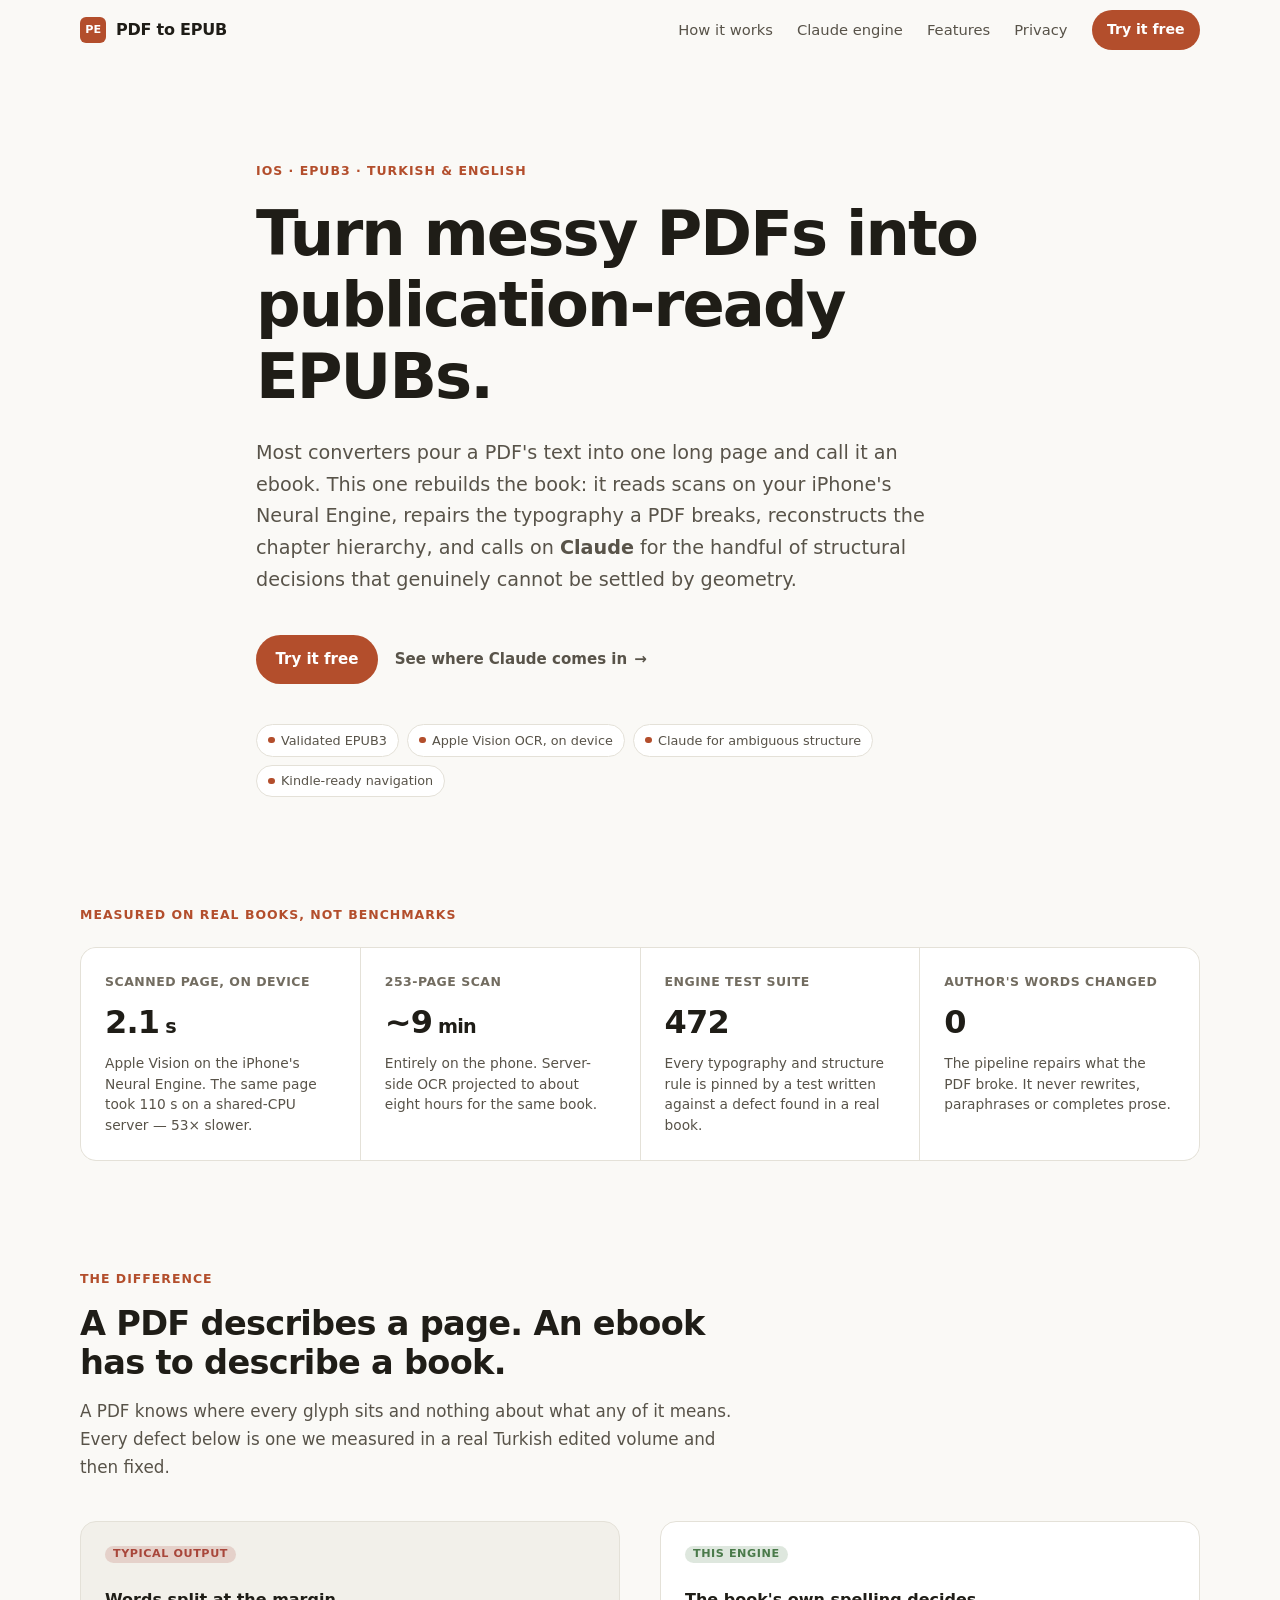
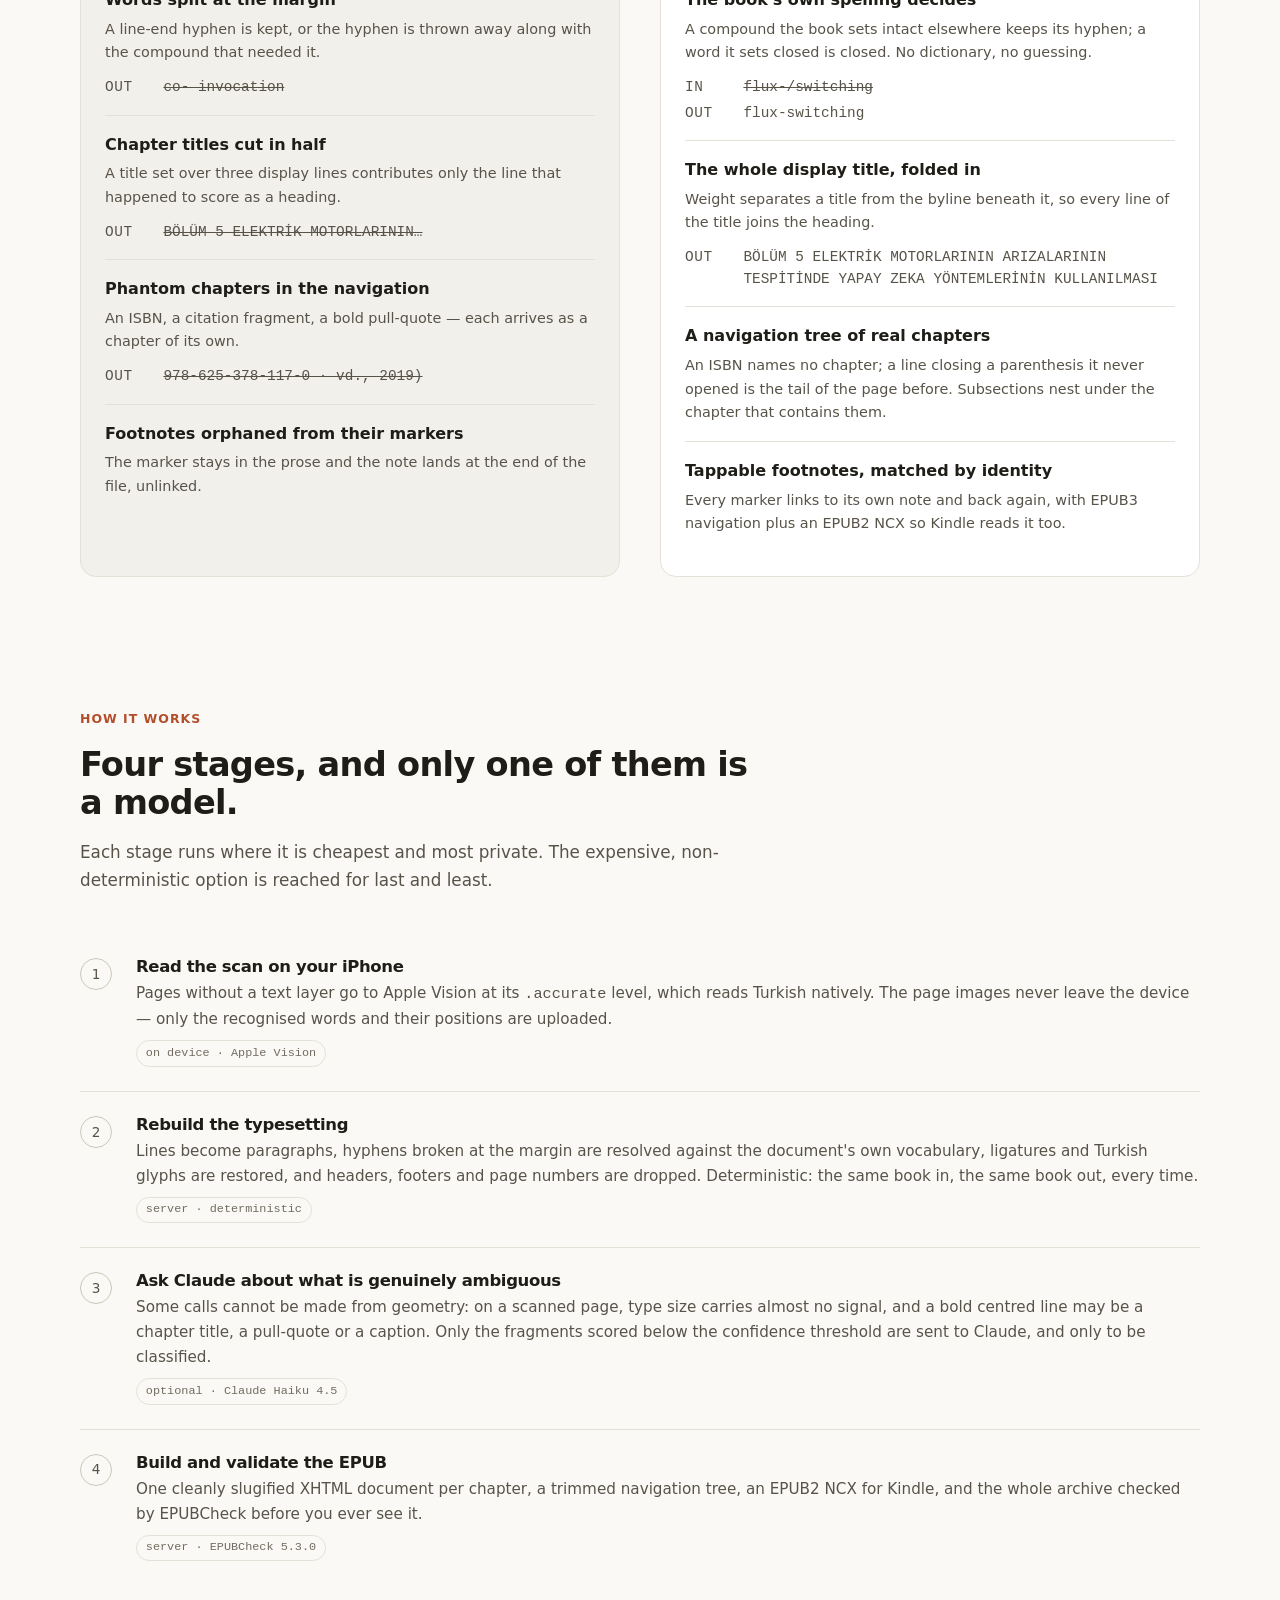
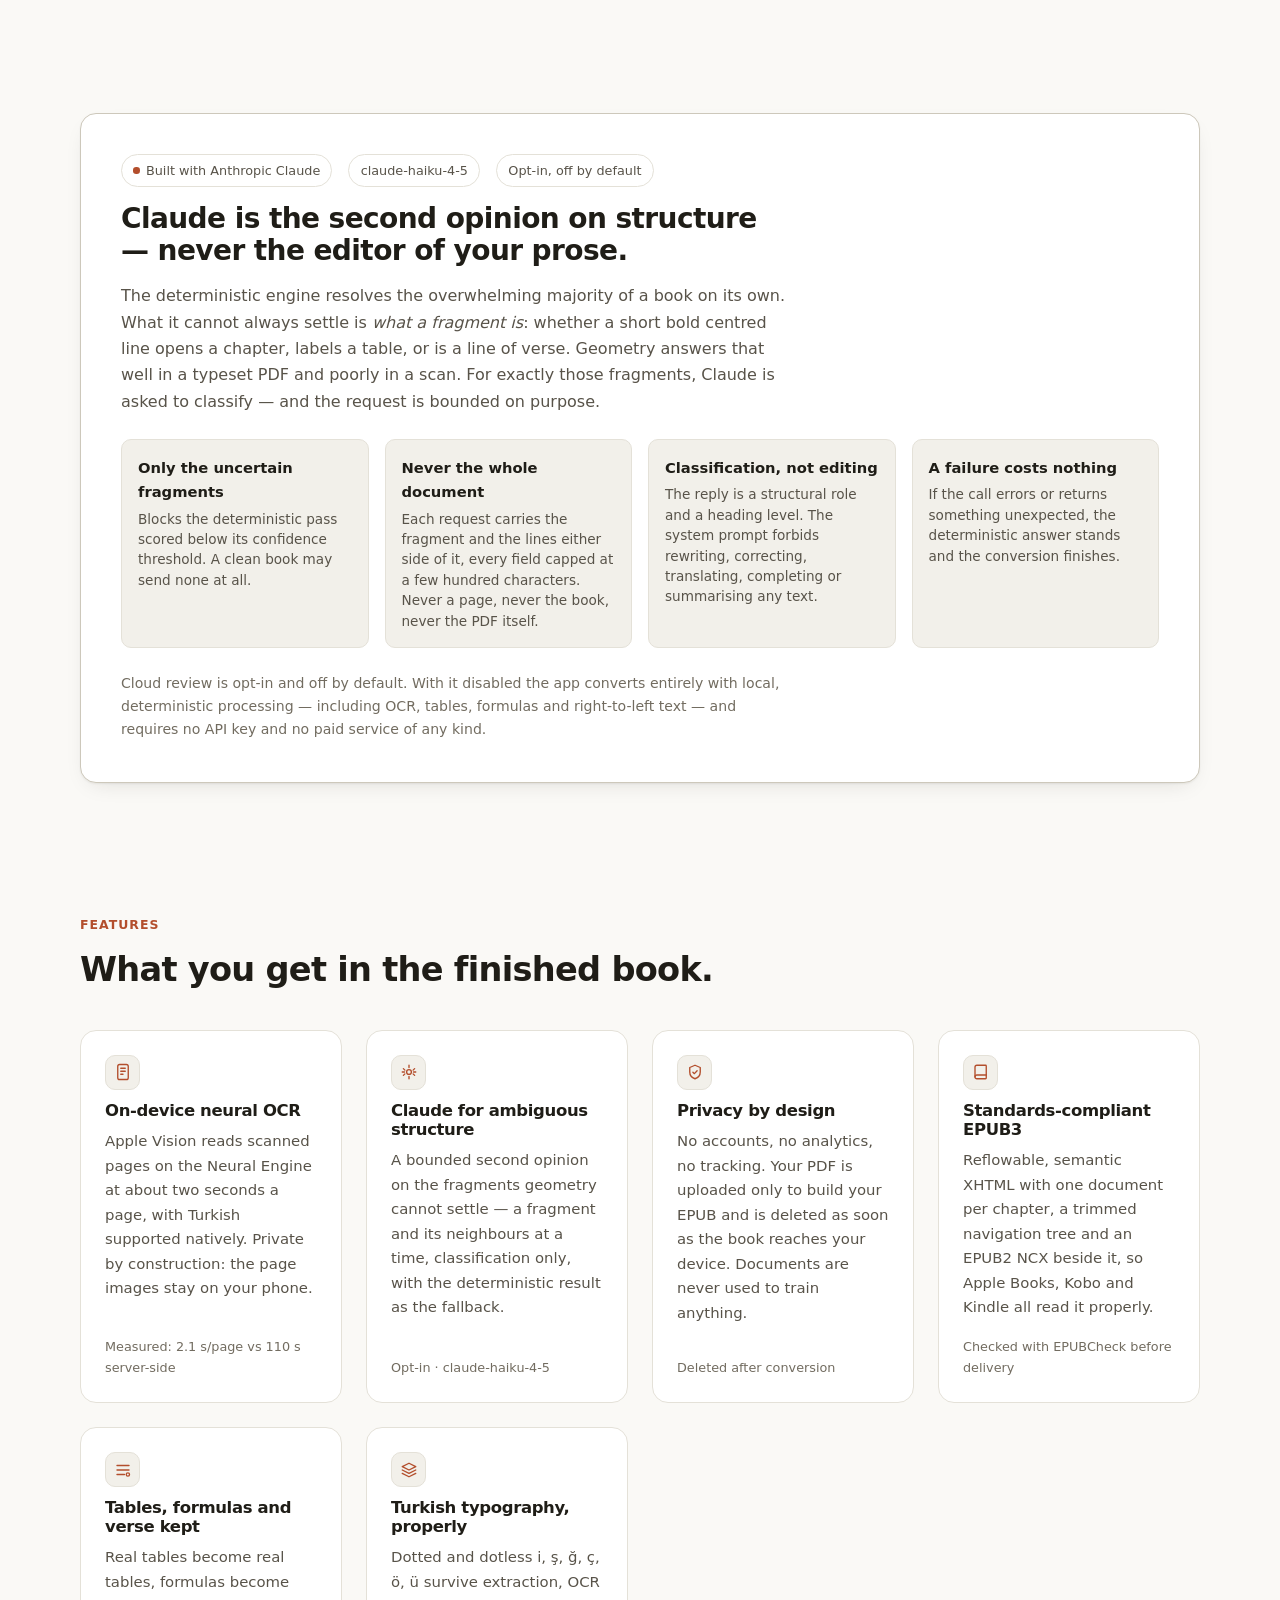
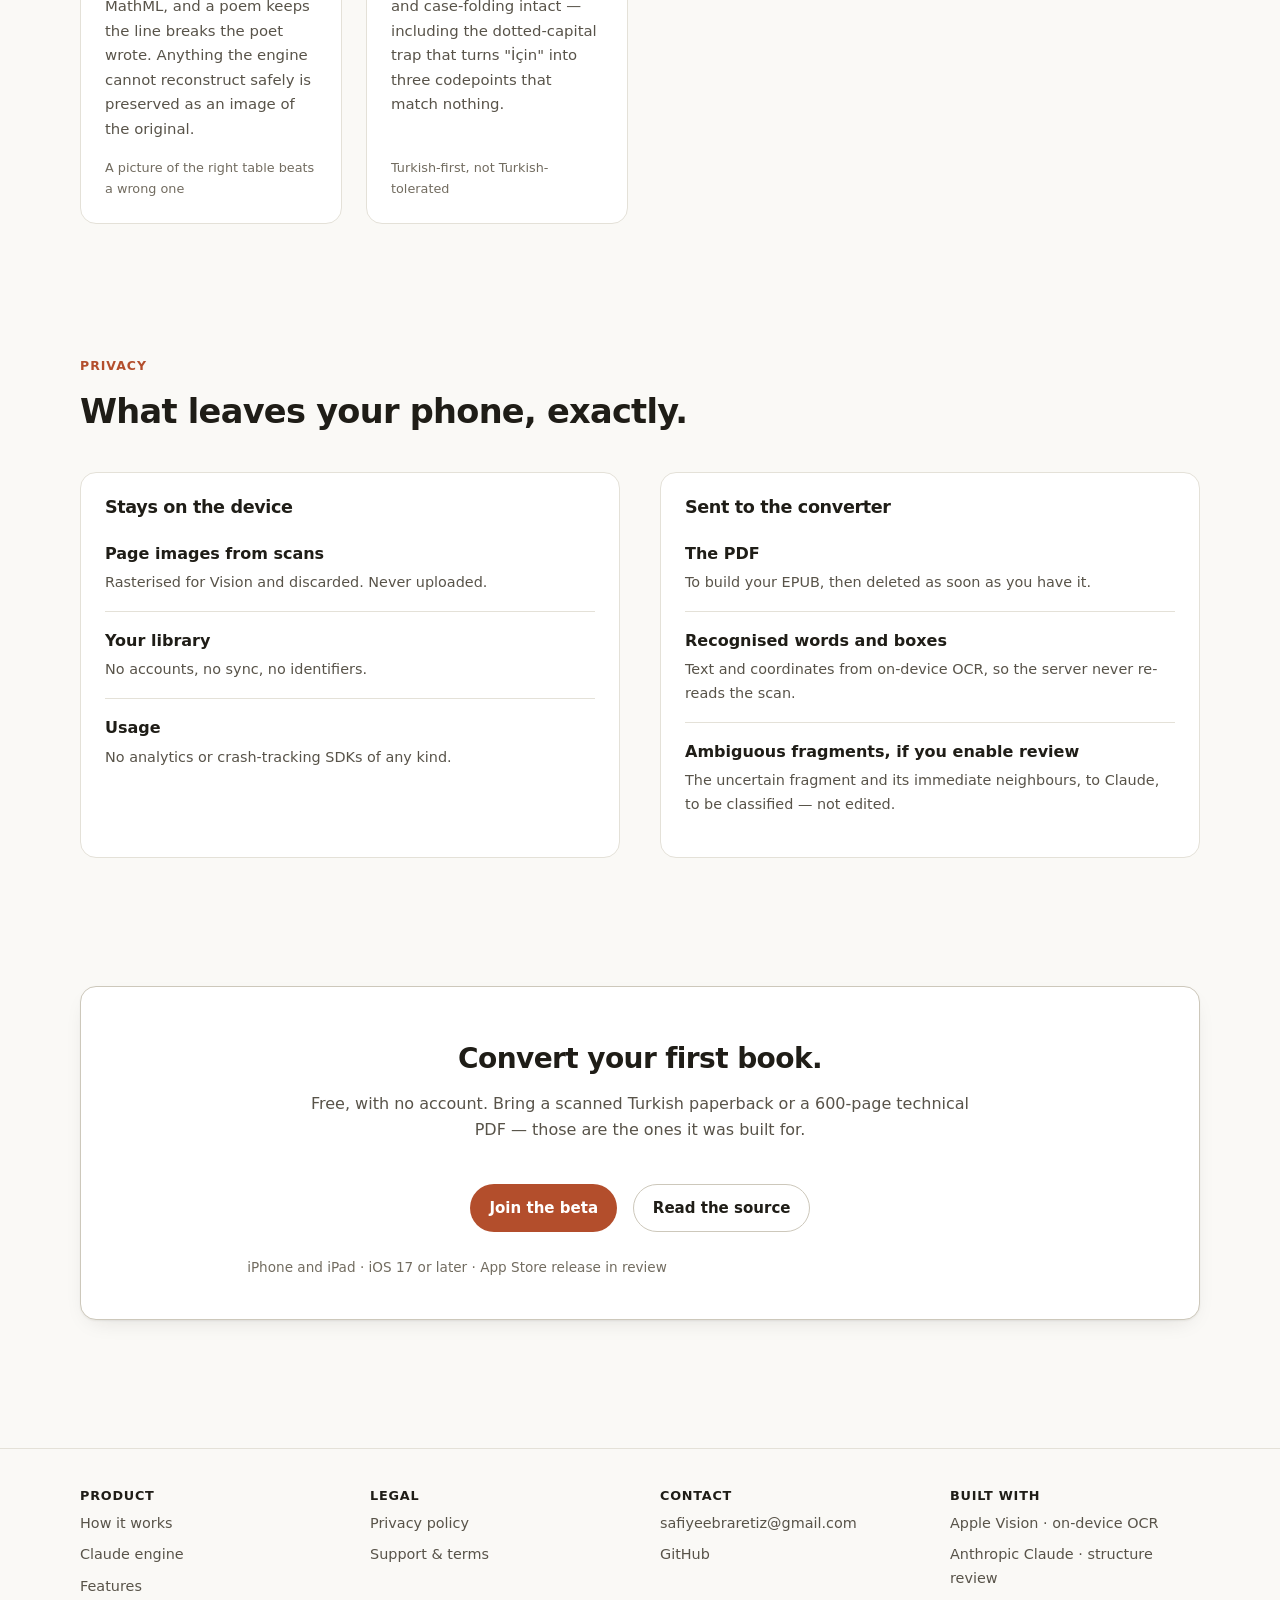
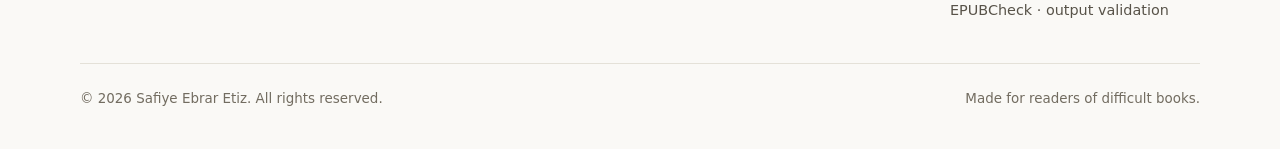
==== landing/index.html @ bb8237c5 "Add the landing page, with copy that matches what the code does Three files, no build step and no de" ====
<!doctype html>
<html lang="en">
<head>
<meta charset="utf-8">
<meta name="viewport" content="width=device-width, initial-scale=1">
<title>PDF to EPUB — Publication-ready ebooks from difficult PDFs</title>

<meta name="description" content="Turn PDF books into clean, validated EPUB3. On-device Apple Vision OCR for scans, a deterministic typesetting engine for structure, and Claude for the structural calls that are genuinely ambiguous.">
<meta name="theme-color" content="#16150f" media="(prefers-color-scheme: dark)">
<meta name="theme-color" content="#faf9f6" media="(prefers-color-scheme: light)">
<link rel="canonical" href="https://etizebrar.github.io/pdftoepub/">

<!-- OpenGraph / Twitter.
     TODO: og:image wants a real 1200x630 PNG before this page is shared;
     a missing one renders as an empty card rather than a default. -->
<meta property="og:type" content="website">
<meta property="og:site_name" content="PDF to EPUB">
<meta property="og:title" content="PDF to EPUB — Publication-ready ebooks from difficult PDFs">
<meta property="og:description" content="On-device Apple Vision OCR for scans, a deterministic typesetting engine for structure, and Claude for the structural calls that are genuinely ambiguous.">
<meta property="og:url" content="https://etizebrar.github.io/pdftoepub/">
<meta property="og:image" content="https://etizebrar.github.io/pdftoepub/og-image.png">
<meta property="og:image:width" content="1200">
<meta property="og:image:height" content="630">
<meta name="twitter:card" content="summary_large_image">

<link rel="stylesheet" href="style.css">
</head>
<body>

<a class="skip-link" href="#main">Skip to content</a>

<header class="header" id="header">
  <div class="shell header__inner">
    <a class="brand" href="#top">
      <span class="brand__mark" aria-hidden="true">PE</span>
      <span>PDF&nbsp;to&nbsp;EPUB</span>
    </a>

    <button class="nav-toggle" id="nav-toggle" type="button"
            aria-expanded="false" aria-controls="nav" aria-label="Menu">
      <span class="nav-toggle__bars" aria-hidden="true"></span>
    </button>

    <nav class="nav" id="nav" aria-label="Main">
      <ul class="nav__list">
        <li><a href="#how-it-works">How it works</a></li>
        <li><a href="#claude">Claude engine</a></li>
        <li><a href="#features">Features</a></li>
        <li><a href="#privacy">Privacy</a></li>
        <li class="nav__cta">
          <a class="btn btn--primary btn--sm" href="#get">Try it free</a>
        </li>
      </ul>
    </nav>

    <a class="btn btn--primary btn--sm header__cta--desktop" href="#get">Try it free</a>
  </div>
</header>

<main id="main">
  <span id="top"></span>

  <!-- ============================ hero ============================ -->
  <section class="hero">
    <div class="shell hero__inner">
      <span class="eyebrow">iOS&nbsp;· EPUB3 · Turkish &amp; English</span>
      <h1>Turn messy PDFs into publication-ready EPUBs.</h1>
      <p class="hero__lede">
        Most converters pour a PDF's text into one long page and call it an
        ebook. This one rebuilds the book: it reads scans on your iPhone's
        Neural Engine, repairs the typography a PDF breaks, reconstructs the
        chapter hierarchy, and calls on <strong>Claude</strong> for the handful
        of structural decisions that genuinely cannot be settled by geometry.
      </p>

      <div class="hero__actions">
        <!-- TODO: swap for the App Store URL once version 1.0 is approved.
             Deliberately not labelled "Download on the App Store" yet: the
             app is in review, and a dead store link is worse than an honest
             beta link. -->
        <a class="btn btn--primary" href="#get">Try it free</a>
        <a class="btn btn--plain" href="#claude">
          See where Claude comes in
          <span aria-hidden="true">→</span>
        </a>
      </div>

      <ul class="specs">
        <li class="badge"><span class="badge__dot" aria-hidden="true"></span>Validated EPUB3</li>
        <li class="badge"><span class="badge__dot" aria-hidden="true"></span>Apple Vision OCR, on&nbsp;device</li>
        <li class="badge"><span class="badge__dot" aria-hidden="true"></span>Claude for ambiguous structure</li>
        <li class="badge"><span class="badge__dot" aria-hidden="true"></span>Kindle-ready navigation</li>
      </ul>
    </div>
  </section>

  <!-- ========================== measured ========================== -->
  <section class="section section--tight" aria-labelledby="numbers-head">
    <div class="shell">
      <h2 id="numbers-head" class="eyebrow" style="margin-bottom:var(--space-lg)">
        Measured on real books, not benchmarks
      </h2>
      <dl class="metrics">
        <div class="metric">
          <dt>Scanned page, on device</dt>
          <dd>2.1<span style="font-size:0.6em"> s</span></dd>
          <p>Apple Vision on the iPhone's Neural Engine. The same page took
             110&nbsp;s on a shared-CPU server — 53× slower.</p>
        </div>
        <div class="metric">
          <dt>253-page scan</dt>
          <dd>~9<span style="font-size:0.6em"> min</span></dd>
          <p>Entirely on the phone. Server-side OCR projected to about eight
             hours for the same book.</p>
        </div>
        <div class="metric">
          <dt>Engine test suite</dt>
          <dd>472</dd>
          <p>Every typography and structure rule is pinned by a test written
             against a defect found in a real book.</p>
        </div>
        <div class="metric">
          <dt>Author's words changed</dt>
          <dd>0</dd>
          <p>The pipeline repairs what the PDF broke. It never rewrites,
             paraphrases or completes prose.</p>
        </div>
      </dl>
    </div>
  </section>

  <!-- ====================== problem / solution ====================== -->
  <section class="section" id="problem" aria-labelledby="problem-head">
    <div class="shell">
      <div class="section-head">
        <span class="eyebrow">The difference</span>
        <h2 id="problem-head">A PDF describes a page. An ebook has to describe a book.</h2>
        <p>
          A PDF knows where every glyph sits and nothing about what any of it
          means. Every defect below is one we measured in a real Turkish
          edited volume and then fixed.
        </p>
      </div>

      <div class="split">
        <article class="panel panel--problem">
          <h3><span class="panel__tag">Typical output</span></h3>
          <ul class="defects">
            <li>
              <b>Words split at the margin</b>
              <span>A line-end hyphen is kept, or the hyphen is thrown away
                    along with the compound that needed it.</span>
              <div class="repair">
                <div class="repair__row"><span class="repair__label">out</span><span class="repair__was">co- invocation</span></div>
              </div>
            </li>
            <li>
              <b>Chapter titles cut in half</b>
              <span>A title set over three display lines contributes only the
                    line that happened to score as a heading.</span>
              <div class="repair">
                <div class="repair__row"><span class="repair__label">out</span><span class="repair__was">BÖLÜM 5 ELEKTRİK MOTORLARININ…</span></div>
              </div>
            </li>
            <li>
              <b>Phantom chapters in the navigation</b>
              <span>An ISBN, a citation fragment, a bold pull-quote — each
                    arrives as a chapter of its own.</span>
              <div class="repair">
                <div class="repair__row"><span class="repair__label">out</span><span class="repair__was">978-625-378-117-0 · vd., 2019)</span></div>
              </div>
            </li>
            <li>
              <b>Footnotes orphaned from their markers</b>
              <span>The marker stays in the prose and the note lands at the
                    end of the file, unlinked.</span>
            </li>
          </ul>
        </article>

        <article class="panel panel--solution">
          <h3><span class="panel__tag">This engine</span></h3>
          <ul class="defects">
            <li>
              <b>The book's own spelling decides</b>
              <span>A compound the book sets intact elsewhere keeps its
                    hyphen; a word it sets closed is closed. No dictionary,
                    no guessing.</span>
              <div class="repair">
                <div class="repair__row"><span class="repair__label">in</span><span class="repair__was">flux-/switching</span></div>
                <div class="repair__row"><span class="repair__label">out</span><span class="repair__now">flux-switching</span></div>
              </div>
            </li>
            <li>
              <b>The whole display title, folded in</b>
              <span>Weight separates a title from the byline beneath it, so
                    every line of the title joins the heading.</span>
              <div class="repair">
                <div class="repair__row"><span class="repair__label">out</span><span class="repair__now">BÖLÜM 5 ELEKTRİK MOTORLARININ ARIZALARININ TESPİTİNDE YAPAY ZEKA YÖNTEMLERİNİN KULLANILMASI</span></div>
              </div>
            </li>
            <li>
              <b>A navigation tree of real chapters</b>
              <span>An ISBN names no chapter; a line closing a parenthesis it
                    never opened is the tail of the page before. Subsections
                    nest under the chapter that contains them.</span>
            </li>
            <li>
              <b>Tappable footnotes, matched by identity</b>
              <span>Every marker links to its own note and back again, with
                    EPUB3 navigation plus an EPUB2 NCX so Kindle reads it too.</span>
            </li>
          </ul>
        </article>
      </div>
    </div>
  </section>

  <!-- ======================== how it works ======================== -->
  <section class="section" id="how-it-works" aria-labelledby="how-head">
    <div class="shell">
      <div class="section-head">
        <span class="eyebrow">How it works</span>
        <h2 id="how-head">Four stages, and only one of them is a model.</h2>
        <p>
          Each stage runs where it is cheapest and most private. The expensive,
          non-deterministic option is reached for last and least.
        </p>
      </div>

      <ol class="steps">
        <li>
          <span class="steps__num" aria-hidden="true"></span>
          <div>
            <h3>Read the scan on your iPhone</h3>
            <p>
              Pages without a text layer go to Apple Vision at its
              <code>.accurate</code> level, which reads Turkish natively. The
              page images never leave the device — only the recognised words
              and their positions are uploaded.
            </p>
            <span class="steps__where">on device · Apple Vision</span>
          </div>
        </li>
        <li>
          <span class="steps__num" aria-hidden="true"></span>
          <div>
            <h3>Rebuild the typesetting</h3>
            <p>
              Lines become paragraphs, hyphens broken at the margin are
              resolved against the document's own vocabulary, ligatures and
              Turkish glyphs are restored, and headers, footers and page
              numbers are dropped. Deterministic: the same book in, the same
              book out, every time.
            </p>
            <span class="steps__where">server · deterministic</span>
          </div>
        </li>
        <li>
          <span class="steps__num" aria-hidden="true"></span>
          <div>
            <h3>Ask Claude about what is genuinely ambiguous</h3>
            <p>
              Some calls cannot be made from geometry: on a scanned page, type
              size carries almost no signal, and a bold centred line may be a
              chapter title, a pull-quote or a caption. Only the fragments
              scored below the confidence threshold are sent to Claude, and
              only to be classified.
            </p>
            <span class="steps__where">optional · Claude Haiku 4.5</span>
          </div>
        </li>
        <li>
          <span class="steps__num" aria-hidden="true"></span>
          <div>
            <h3>Build and validate the EPUB</h3>
            <p>
              One cleanly slugified XHTML document per chapter, a trimmed
              navigation tree, an EPUB2 NCX for Kindle, and the whole archive
              checked by EPUBCheck before you ever see it.
            </p>
            <span class="steps__where">server · EPUBCheck 5.3.0</span>
          </div>
        </li>
      </ol>
    </div>
  </section>

  <!-- ========================== claude ========================== -->
  <section class="section" id="claude" aria-labelledby="claude-head">
    <div class="shell">
      <div class="callout">
        <div class="callout__top">
          <span class="badge">
            <span class="badge__dot" aria-hidden="true"></span>
            Built with Anthropic Claude
          </span>
          <span class="badge">claude-haiku-4-5</span>
          <span class="badge">Opt-in, off by default</span>
        </div>

        <h2 id="claude-head">
          Claude is the second opinion on structure — never the editor of your prose.
        </h2>

        <p>
          The deterministic engine resolves the overwhelming majority of a book
          on its own. What it cannot always settle is <em>what a fragment is</em>:
          whether a short bold centred line opens a chapter, labels a table, or
          is a line of verse. Geometry answers that well in a typeset PDF and
          poorly in a scan. For exactly those fragments, Claude is asked to
          classify — and the request is bounded on purpose.
        </p>

        <ul class="bounds">
          <li class="bound">
            <b>Only the uncertain fragments</b>
            <span>Blocks the deterministic pass scored below its confidence
                  threshold. A clean book may send none at all.</span>
          </li>
          <li class="bound">
            <b>Never the whole document</b>
            <span>Each request carries the fragment and the lines either
                  side of it, every field capped at a few hundred characters.
                  Never a page, never the book, never the PDF itself.</span>
          </li>
          <li class="bound">
            <b>Classification, not editing</b>
            <span>The reply is a structural role and a heading level. The
                  system prompt forbids rewriting, correcting, translating,
                  completing or summarising any text.</span>
          </li>
          <li class="bound">
            <b>A failure costs nothing</b>
            <span>If the call errors or returns something unexpected, the
                  deterministic answer stands and the conversion finishes.</span>
          </li>
        </ul>

        <p style="margin-top:var(--space-lg);color:var(--ink-faint);font-size:0.88rem">
          Cloud review is opt-in and off by default. With it disabled the app
          converts entirely with local, deterministic processing — including
          OCR, tables, formulas and right-to-left text — and requires no API
          key and no paid service of any kind.
        </p>
      </div>
    </div>
  </section>

  <!-- ========================= features ========================= -->
  <section class="section" id="features" aria-labelledby="features-head">
    <div class="shell">
      <div class="section-head">
        <span class="eyebrow">Features</span>
        <h2 id="features-head">What you get in the finished book.</h2>
      </div>

      <div class="cards">
        <article class="card">
          <span class="card__icon" aria-hidden="true">
            <svg width="18" height="18" viewBox="0 0 24 24" fill="none" stroke="currentColor" stroke-width="1.8" stroke-linecap="round" stroke-linejoin="round"><rect x="5" y="2" width="14" height="20" rx="2.5"/><path d="M9 7h6M9 11h6M9 15h3"/></svg>
          </span>
          <h3>On-device neural OCR</h3>
          <p>
            Apple Vision reads scanned pages on the Neural Engine at about two
            seconds a page, with Turkish supported natively. Private by
            construction: the page images stay on your phone.
          </p>
          <span class="card__note">Measured: 2.1 s/page vs 110 s server-side</span>
        </article>

        <article class="card">
          <span class="card__icon" aria-hidden="true">
            <svg width="18" height="18" viewBox="0 0 24 24" fill="none" stroke="currentColor" stroke-width="1.8" stroke-linecap="round" stroke-linejoin="round"><path d="M12 3v3M12 18v3M4.5 7.5l2 2M17.5 14.5l2 2M3 12h3M18 12h3M4.5 16.5l2-2M17.5 9.5l2-2"/><circle cx="12" cy="12" r="3.2"/></svg>
          </span>
          <h3>Claude for ambiguous structure</h3>
          <p>
            A bounded second opinion on the fragments geometry cannot settle —
            a fragment and its neighbours at a time, classification only, with
            the deterministic result as the fallback.
          </p>
          <span class="card__note">Opt-in · claude-haiku-4-5</span>
        </article>

        <article class="card">
          <span class="card__icon" aria-hidden="true">
            <svg width="18" height="18" viewBox="0 0 24 24" fill="none" stroke="currentColor" stroke-width="1.8" stroke-linecap="round" stroke-linejoin="round"><path d="M12 3l7 3v6c0 4.2-2.9 7.6-7 9-4.1-1.4-7-4.8-7-9V6l7-3z"/><path d="M9.2 12.2l2 2 3.6-3.8"/></svg>
          </span>
          <h3>Privacy by design</h3>
          <p>
            No accounts, no analytics, no tracking. Your PDF is uploaded only
            to build your EPUB and is deleted as soon as the book reaches your
            device. Documents are never used to train anything.
          </p>
          <span class="card__note">Deleted after conversion</span>
        </article>

        <article class="card">
          <span class="card__icon" aria-hidden="true">
            <svg width="18" height="18" viewBox="0 0 24 24" fill="none" stroke="currentColor" stroke-width="1.8" stroke-linecap="round" stroke-linejoin="round"><path d="M4 5.5A2.5 2.5 0 016.5 3H18a1 1 0 011 1v16a1 1 0 01-1 1H6.5A2.5 2.5 0 014 18.5v-13z"/><path d="M4 18.5A2.5 2.5 0 016.5 16H19"/></svg>
          </span>
          <h3>Standards-compliant EPUB3</h3>
          <p>
            Reflowable, semantic XHTML with one document per chapter, a trimmed
            navigation tree and an EPUB2 NCX beside it, so Apple Books, Kobo
            and Kindle all read it properly.
          </p>
          <span class="card__note">Checked with EPUBCheck before delivery</span>
        </article>

        <article class="card">
          <span class="card__icon" aria-hidden="true">
            <svg width="18" height="18" viewBox="0 0 24 24" fill="none" stroke="currentColor" stroke-width="1.8" stroke-linecap="round" stroke-linejoin="round"><path d="M4 6h16M4 12h16M4 18h10"/><circle cx="18.5" cy="18" r="2.2"/></svg>
          </span>
          <h3>Tables, formulas and verse kept</h3>
          <p>
            Real tables become real tables, formulas become MathML, and a poem
            keeps the line breaks the poet wrote. Anything the engine cannot
            reconstruct safely is preserved as an image of the original.
          </p>
          <span class="card__note">A picture of the right table beats a wrong one</span>
        </article>

        <article class="card">
          <span class="card__icon" aria-hidden="true">
            <svg width="18" height="18" viewBox="0 0 24 24" fill="none" stroke="currentColor" stroke-width="1.8" stroke-linecap="round" stroke-linejoin="round"><path d="M3 7.5l9-4.5 9 4.5-9 4.5-9-4.5z"/><path d="M3 12l9 4.5 9-4.5M3 16.5L12 21l9-4.5"/></svg>
          </span>
          <h3>Turkish typography, properly</h3>
          <p>
            Dotted and dotless i, ş, ğ, ç, ö, ü survive extraction, OCR and
            case-folding intact — including the dotted-capital trap that turns
            "İçin" into three codepoints that match nothing.
          </p>
          <span class="card__note">Turkish-first, not Turkish-tolerated</span>
        </article>
      </div>
    </div>
  </section>

  <!-- ========================== privacy ========================== -->
  <section class="section" id="privacy" aria-labelledby="privacy-head">
    <div class="shell">
      <div class="section-head">
        <span class="eyebrow">Privacy</span>
        <h2 id="privacy-head">What leaves your phone, exactly.</h2>
      </div>
      <div class="split">
        <article class="panel">
          <h3>Stays on the device</h3>
          <ul class="defects">
            <li><b>Page images from scans</b><span>Rasterised for Vision and discarded. Never uploaded.</span></li>
            <li><b>Your library</b><span>No accounts, no sync, no identifiers.</span></li>
            <li><b>Usage</b><span>No analytics or crash-tracking SDKs of any kind.</span></li>
          </ul>
        </article>
        <article class="panel">
          <h3>Sent to the converter</h3>
          <ul class="defects">
            <li><b>The PDF</b><span>To build your EPUB, then deleted as soon as you have it.</span></li>
            <li><b>Recognised words and boxes</b><span>Text and coordinates from on-device OCR, so the server never re-reads the scan.</span></li>
            <li><b>Ambiguous fragments, if you enable review</b><span>The uncertain fragment and its immediate neighbours, to Claude, to be classified — not edited.</span></li>
          </ul>
        </article>
      </div>
    </div>
  </section>

  <!-- ============================ cta ============================ -->
  <section class="section" id="get" aria-labelledby="get-head">
    <div class="shell">
      <div class="callout" style="text-align:center">
        <h2 id="get-head" style="margin-inline:auto">Convert your first book.</h2>
        <p style="margin-inline:auto">
          Free, with no account. Bring a scanned Turkish paperback or a
          600-page technical PDF — those are the ones it was built for.
        </p>
        <div class="hero__actions" style="justify-content:center">
          <!-- TODO: replace both with real URLs.
               App Store: version 1.0 is in review; link it once approved.
               TestFlight: paste the public beta link. -->
          <a class="btn btn--primary" href="#" data-cta="testflight">Join the beta</a>
          <a class="btn btn--ghost" href="https://github.com/etizEbrar/pdftoepub">Read the source</a>
        </div>
        <p style="margin-top:var(--space-lg);color:var(--ink-faint);font-size:0.85rem">
          iPhone and iPad · iOS 17 or later · App Store release in review
        </p>
      </div>
    </div>
  </section>
</main>

<footer class="footer">
  <div class="shell">
    <div class="footer__cols">
      <div>
        <h3>Product</h3>
        <ul>
          <li><a href="#how-it-works">How it works</a></li>
          <li><a href="#claude">Claude engine</a></li>
          <li><a href="#features">Features</a></li>
        </ul>
      </div>
      <div>
        <h3>Legal</h3>
        <ul>
          <li><a href="../site/privacy.html">Privacy policy</a></li>
          <li><a href="../site/support.html">Support &amp; terms</a></li>
        </ul>
      </div>
      <div>
        <h3>Contact</h3>
        <ul>
          <li><a href="mailto:safiyeebraretiz@gmail.com">safiyeebraretiz@gmail.com</a></li>
          <li><a href="https://github.com/etizEbrar/pdftoepub">GitHub</a></li>
        </ul>
      </div>
      <div>
        <h3>Built with</h3>
        <ul>
          <li>Apple Vision · on-device OCR</li>
          <li>Anthropic Claude · structure review</li>
          <li>EPUBCheck · output validation</li>
        </ul>
      </div>
    </div>

    <div class="footer__base">
      <span>© <span id="year">2026</span> Safiye Ebrar Etiz. All rights reserved.</span>
      <span>Made for readers of difficult books.</span>
    </div>
  </div>
</footer>

<script src="main.js" defer></script>
</body>
</html>
---- landing/style.css ----
/* PDF to EPUB — landing page
 *
 * Dark-first with a real light theme, because the page is read on a phone in
 * daylight as often as on a laptop at night. Everything is a token: the
 * palette, the spacing ramp and the type scale, so a change happens in one
 * place rather than in forty declarations.
 */

:root {
  /* Warm neutrals rather than blue-greys: the page sits beside Anthropic's
   * own material and a cold palette reads as generic developer-tool. */
  --ink: #f5f3ef;
  --ink-dim: #b4ada2;
  --ink-faint: #8c857b;
  --bg: #16150f;
  --bg-raised: #1e1d16;
  --bg-sunken: #100f0a;
  --line: #2e2c23;
  --line-strong: #413e32;

  --accent: #d97757;
  --accent-ink: #1a1710;
  --accent-dim: #a85a3f;

  --good: #7fa87f;
  --bad: #c06b5c;

  /* A 4px ramp. Named by role, so markup says what it means. */
  --space-xs: 0.25rem;
  --space-sm: 0.5rem;
  --space-md: 1rem;
  --space-lg: 1.5rem;
  --space-xl: 2.5rem;
  --space-2xl: 4rem;
  --space-3xl: 6rem;

  --radius-sm: 6px;
  --radius-md: 10px;
  --radius-lg: 16px;
  --radius-pill: 999px;

  --measure: 42rem;      /* comfortable reading width */
  --page: 72rem;         /* outer layout width */

  --font: -apple-system, BlinkMacSystemFont, "SF Pro Text", "Inter",
    "Segoe UI", Roboto, system-ui, sans-serif;
  --font-mono: ui-monospace, "SF Mono", "JetBrains Mono", Menlo, monospace;

  --shadow: 0 1px 2px rgb(0 0 0 / 0.3), 0 8px 24px -12px rgb(0 0 0 / 0.5);
  --header-height: 3.75rem;
}

/* The light theme is a redefinition of the same tokens, so no rule below
 * this point needs to know which theme is active. */
@media (prefers-color-scheme: light) {
  :root:not([data-theme="dark"]) {
    --ink: #1f1d17;
    --ink-dim: #585349;
    --ink-faint: #726c60;
    --bg: #faf9f6;
    --bg-raised: #ffffff;
    --bg-sunken: #f2f0ea;
    --line: #e4e1d8;
    --line-strong: #cdc8bb;
    --accent: #b34e2c;
    --accent-ink: #ffffff;
    --accent-dim: #9c4729;
    --good: #4a7a4a;
    --bad: #a8463a;
    --shadow: 0 1px 2px rgb(31 29 23 / 0.06), 0 8px 24px -12px rgb(31 29 23 / 0.18);
  }
}

:root[data-theme="light"] {
  --ink: #1f1d17;
  --ink-dim: #585349;
  --ink-faint: #726c60;
  --bg: #faf9f6;
  --bg-raised: #ffffff;
  --bg-sunken: #f2f0ea;
  --line: #e4e1d8;
  --line-strong: #cdc8bb;
  --accent: #b34e2c;
  --accent-ink: #ffffff;
  --accent-dim: #9c4729;
  --good: #4a7a4a;
  --bad: #a8463a;
  --shadow: 0 1px 2px rgb(31 29 23 / 0.06), 0 8px 24px -12px rgb(31 29 23 / 0.18);
}

/* The two faint tokens and the light accent are set to the lightest/darkest
 * value that still clears WCAG AA 4.5:1 against every surface they are used
 * on, because all three carry small text: metric labels at 0.78rem, the
 * pipeline's stage tags at 0.74rem, card footnotes at 0.8rem. Nudging them
 * for looks breaks the contrast; the measured ratios are in the commit. */

/* --- reset ------------------------------------------------------------- */

*,
*::before,
*::after { box-sizing: border-box; }

html { -webkit-text-size-adjust: 100%; }

body {
  margin: 0;
  background: var(--bg);
  color: var(--ink);
  font-family: var(--font);
  font-size: 1rem;
  line-height: 1.65;
  -webkit-font-smoothing: antialiased;
  text-rendering: optimizeLegibility;
}

h1, h2, h3 {
  margin: 0;
  line-height: 1.15;
  letter-spacing: -0.021em;
  font-weight: 600;
}

p { margin: 0; }
img, svg { display: block; max-width: 100%; }

a {
  color: var(--ink);
  text-decoration-color: var(--line-strong);
  text-underline-offset: 0.2em;
}
a:hover { text-decoration-color: var(--accent); }

:focus-visible {
  outline: 2px solid var(--accent);
  outline-offset: 3px;
  border-radius: var(--radius-sm);
}

@media (prefers-reduced-motion: reduce) {
  * { animation-duration: 0.01ms !important; transition-duration: 0.01ms !important; }
  html { scroll-behavior: auto !important; }
}

/* --- layout ------------------------------------------------------------ */

.shell {
  width: 100%;
  max-width: var(--page);
  margin-inline: auto;
  /* 16px gutter on a phone, as a minimum, with no horizontal scroll. */
  padding-inline: var(--space-md);
}

.section { padding-block: var(--space-2xl); }
.section--tight { padding-block: var(--space-xl); }

.section-head { max-width: var(--measure); margin-bottom: var(--space-xl); }
.section-head h2 { font-size: clamp(1.5rem, 1.1rem + 1.8vw, 2.1rem); }
.section-head p {
  margin-top: var(--space-md);
  color: var(--ink-dim);
  font-size: 1.05rem;
}

.eyebrow {
  display: inline-block;
  margin-bottom: var(--space-md);
  color: var(--accent);
  font-size: 0.78rem;
  font-weight: 650;
  letter-spacing: 0.08em;
  text-transform: uppercase;
}

.skip-link {
  position: absolute;
  left: -9999px;
  top: var(--space-sm);
  z-index: 100;
  padding: var(--space-sm) var(--space-md);
  background: var(--bg-raised);
  border: 1px solid var(--line-strong);
  border-radius: var(--radius-sm);
}
.skip-link:focus { left: var(--space-md); }

/* --- header ------------------------------------------------------------ */

.header {
  position: sticky;
  top: 0;
  z-index: 50;
  background: color-mix(in srgb, var(--bg) 88%, transparent);
  backdrop-filter: saturate(160%) blur(12px);
  border-bottom: 1px solid transparent;
  transition: border-color 160ms ease, background 160ms ease;
}
/* Set by main.js once the page has scrolled, so the bar only earns its
 * edge when there is something above it to separate from. */
.header[data-scrolled="true"] { border-bottom-color: var(--line); }

.header__inner {
  display: flex;
  align-items: center;
  gap: var(--space-lg);
  height: var(--header-height);
}

.brand {
  display: inline-flex;
  align-items: center;
  gap: 0.6rem;
  font-weight: 650;
  letter-spacing: -0.015em;
  text-decoration: none;
  white-space: nowrap;
}
.brand__mark {
  width: 1.65rem;
  height: 1.65rem;
  flex: none;
  border-radius: var(--radius-sm);
  background: var(--accent);
  color: var(--accent-ink);
  display: grid;
  place-items: center;
  font-size: 0.7rem;
  font-weight: 700;
  letter-spacing: 0;
}

.nav { margin-left: auto; }
.nav__list {
  display: flex;
  align-items: center;
  gap: var(--space-lg);
  margin: 0;
  padding: 0;
  list-style: none;
}
.nav__list a {
  color: var(--ink-dim);
  font-size: 0.92rem;
  text-decoration: none;
  white-space: nowrap;
}
.nav__list a:hover { color: var(--ink); }

.nav-toggle {
  display: none;
  margin-left: auto;
  width: 2.5rem;
  height: 2.5rem;
  padding: 0;
  background: none;
  border: 1px solid var(--line);
  border-radius: var(--radius-sm);
  color: var(--ink);
  cursor: pointer;
}
.nav-toggle__bars,
.nav-toggle__bars::before,
.nav-toggle__bars::after {
  display: block;
  width: 1rem;
  height: 1.5px;
  margin-inline: auto;
  background: currentColor;
  content: "";
  transition: transform 160ms ease, opacity 160ms ease;
}
.nav-toggle__bars::before { transform: translateY(-5px); }
.nav-toggle__bars::after { transform: translateY(3.5px); }
.nav-toggle[aria-expanded="true"] .nav-toggle__bars { background: transparent; }
.nav-toggle[aria-expanded="true"] .nav-toggle__bars::before { transform: rotate(45deg) translateY(0); }
.nav-toggle[aria-expanded="true"] .nav-toggle__bars::after { transform: rotate(-45deg) translateY(-1.5px); }

/* --- buttons ----------------------------------------------------------- */

.btn {
  display: inline-flex;
  align-items: center;
  justify-content: center;
  gap: 0.45rem;
  padding: 0.68rem 1.15rem;
  border: 1px solid transparent;
  border-radius: var(--radius-pill);
  font: inherit;
  font-size: 0.94rem;
  font-weight: 560;
  text-decoration: none;
  white-space: nowrap;
  cursor: pointer;
  transition: transform 120ms ease, background 140ms ease, border-color 140ms ease;
}
.btn:active { transform: translateY(1px); }

.btn--primary { background: var(--accent); color: var(--accent-ink); }
.btn--primary:hover { background: var(--accent-dim); }

.btn--ghost {
  background: transparent;
  color: var(--ink);
  border-color: var(--line-strong);
}
.btn--ghost:hover { border-color: var(--ink-faint); }

.btn--plain {
  padding-inline: 0;
  background: none;
  color: var(--ink-dim);
}
.btn--plain:hover { color: var(--accent); }

.btn--sm { padding: 0.48rem 0.9rem; font-size: 0.88rem; }

/* --- hero -------------------------------------------------------------- */

.hero { padding-block: clamp(3rem, 1rem + 9vw, 6rem) var(--space-2xl); }
.hero__inner { max-width: 50rem; }

.hero h1 {
  font-size: clamp(2.1rem, 1.2rem + 4.6vw, 3.9rem);
  letter-spacing: -0.03em;
}
.hero__lede {
  max-width: var(--measure);
  margin-top: var(--space-lg);
  color: var(--ink-dim);
  font-size: clamp(1.03rem, 0.98rem + 0.3vw, 1.2rem);
}
.hero__actions {
  display: flex;
  flex-wrap: wrap;
  align-items: center;
  gap: var(--space-md);
  margin-top: var(--space-xl);
}

.specs {
  display: flex;
  flex-wrap: wrap;
  gap: var(--space-sm);
  margin: var(--space-xl) 0 0;
  padding: 0;
  list-style: none;
}
.badge {
  display: inline-flex;
  align-items: center;
  gap: 0.4rem;
  padding: 0.3rem 0.7rem;
  background: var(--bg-raised);
  border: 1px solid var(--line);
  border-radius: var(--radius-pill);
  color: var(--ink-dim);
  font-size: 0.8rem;
  font-weight: 500;
  white-space: nowrap;
}
.badge__dot {
  width: 0.4rem;
  height: 0.4rem;
  flex: none;
  border-radius: 50%;
  background: var(--accent);
}

/* --- measured numbers -------------------------------------------------- */

.metrics {
  display: grid;
  grid-template-columns: repeat(auto-fit, minmax(11rem, 1fr));
  gap: 1px;
  margin: 0;
  padding: 0;
  background: var(--line);
  border: 1px solid var(--line);
  border-radius: var(--radius-lg);
  overflow: hidden;
}
.metric { padding: var(--space-lg); background: var(--bg-raised); }
.metric dt {
  color: var(--ink-faint);
  font-size: 0.78rem;
  font-weight: 550;
  letter-spacing: 0.04em;
  text-transform: uppercase;
}
.metric dd {
  margin: var(--space-xs) 0 0;
  font-size: clamp(1.5rem, 1.2rem + 1.2vw, 2rem);
  font-weight: 620;
  letter-spacing: -0.025em;
  font-variant-numeric: tabular-nums;
}
.metric p {
  margin-top: var(--space-xs);
  color: var(--ink-dim);
  font-size: 0.86rem;
  line-height: 1.5;
}

/* --- problem / solution ------------------------------------------------ */

.split {
  display: grid;
  grid-template-columns: 1fr;
  gap: var(--space-lg);
}
@media (min-width: 52rem) {
  .split { grid-template-columns: 1fr 1fr; gap: var(--space-xl); }
}

.panel {
  padding: var(--space-lg);
  background: var(--bg-raised);
  border: 1px solid var(--line);
  border-radius: var(--radius-lg);
}
.panel--problem { background: var(--bg-sunken); }
.panel h3 {
  display: flex;
  align-items: center;
  gap: 0.55rem;
  font-size: 1.1rem;
}
.panel__tag {
  padding: 0.12rem 0.5rem;
  border-radius: var(--radius-pill);
  font-size: 0.7rem;
  font-weight: 650;
  letter-spacing: 0.05em;
  text-transform: uppercase;
}
.panel--problem .panel__tag {
  background: color-mix(in srgb, var(--bad) 18%, transparent);
  color: var(--bad);
}
.panel--solution .panel__tag {
  background: color-mix(in srgb, var(--good) 18%, transparent);
  color: var(--good);
}

.defects { margin: var(--space-md) 0 0; padding: 0; list-style: none; }
.defects li {
  padding: var(--space-md) 0;
  border-top: 1px solid var(--line);
}
.defects li:first-child { border-top: 0; padding-top: var(--space-sm); }
.defects b { display: block; font-weight: 580; }
.defects span {
  display: block;
  margin-top: var(--space-xs);
  color: var(--ink-dim);
  font-size: 0.9rem;
}

/* A before/after pair of real strings, shown as code because that is what
 * they are: the exact characters that came out of a book. */
.repair {
  margin-top: var(--space-sm);
  font-family: var(--font-mono);
  font-size: 0.82rem;
  line-height: 1.5;
}
.repair__row { display: flex; gap: 0.55rem; align-items: baseline; }
.repair__label {
  flex: none;
  width: 3.1rem;
  color: var(--ink-faint);
  font-size: 0.72rem;
  text-transform: uppercase;
  letter-spacing: 0.04em;
}
.repair__was { color: var(--bad); text-decoration: line-through; text-decoration-thickness: 1px; }
.repair__now { color: var(--good); }

/* --- feature grid ------------------------------------------------------ */

.cards {
  display: grid;
  grid-template-columns: repeat(auto-fit, minmax(16rem, 1fr));
  gap: var(--space-lg);
}
.card {
  display: flex;
  flex-direction: column;
  gap: var(--space-sm);
  padding: var(--space-lg);
  background: var(--bg-raised);
  border: 1px solid var(--line);
  border-radius: var(--radius-lg);
}
.card__icon {
  width: 2.2rem;
  height: 2.2rem;
  display: grid;
  place-items: center;
  margin-bottom: var(--space-xs);
  background: var(--bg-sunken);
  border: 1px solid var(--line);
  border-radius: var(--radius-md);
  color: var(--accent);
}
.card h3 { font-size: 1.03rem; }
.card p { color: var(--ink-dim); font-size: 0.93rem; }
.card__note {
  margin-top: auto;
  padding-top: var(--space-sm);
  color: var(--ink-faint);
  font-size: 0.8rem;
}

/* --- pipeline ---------------------------------------------------------- */

.steps { margin: 0; padding: 0; list-style: none; counter-reset: step; }
.steps > li {
  display: grid;
  grid-template-columns: auto 1fr;
  gap: var(--space-md) var(--space-lg);
  padding-block: var(--space-lg);
  border-top: 1px solid var(--line);
  counter-increment: step;
}
.steps > li:first-child { border-top: 0; }
.steps__num {
  width: 2rem;
  height: 2rem;
  display: grid;
  place-items: center;
  border: 1px solid var(--line-strong);
  border-radius: 50%;
  color: var(--ink-dim);
  font-size: 0.85rem;
  font-variant-numeric: tabular-nums;
}
.steps__num::before { content: counter(step); }
.steps h3 { font-size: 1.03rem; }
.steps p { margin-top: var(--space-xs); color: var(--ink-dim); font-size: 0.95rem; }
.steps__where {
  display: inline-block;
  margin-top: var(--space-sm);
  padding: 0.15rem 0.55rem;
  border: 1px solid var(--line);
  border-radius: var(--radius-pill);
  color: var(--ink-faint);
  font-family: var(--font-mono);
  font-size: 0.74rem;
}

/* --- claude callout ---------------------------------------------------- */

.callout {
  padding: var(--space-xl);
  background: var(--bg-raised);
  border: 1px solid var(--line-strong);
  border-radius: var(--radius-lg);
  box-shadow: var(--shadow);
}
.callout__top {
  display: flex;
  flex-wrap: wrap;
  align-items: center;
  gap: var(--space-md);
}
.callout h2 {
  margin-top: var(--space-md);
  font-size: clamp(1.3rem, 1.1rem + 1vw, 1.75rem);
  max-width: var(--measure);
}
.callout p {
  max-width: var(--measure);
  margin-top: var(--space-md);
  color: var(--ink-dim);
}

.bounds {
  display: grid;
  grid-template-columns: repeat(auto-fit, minmax(13rem, 1fr));
  gap: var(--space-md);
  margin: var(--space-lg) 0 0;
  padding: 0;
  list-style: none;
}
.bound {
  padding: var(--space-md);
  background: var(--bg-sunken);
  border: 1px solid var(--line);
  border-radius: var(--radius-md);
}
.bound b { display: block; font-size: 0.92rem; font-weight: 580; }
.bound span {
  display: block;
  margin-top: var(--space-xs);
  color: var(--ink-dim);
  font-size: 0.85rem;
  line-height: 1.5;
}

/* --- footer ------------------------------------------------------------ */

.footer {
  margin-top: var(--space-2xl);
  padding-block: var(--space-xl);
  border-top: 1px solid var(--line);
  color: var(--ink-dim);
  font-size: 0.9rem;
}
.footer__cols {
  display: grid;
  grid-template-columns: repeat(auto-fit, minmax(12rem, 1fr));
  gap: var(--space-xl);
}
.footer h3 {
  margin-bottom: var(--space-sm);
  color: var(--ink);
  font-size: 0.8rem;
  font-weight: 600;
  letter-spacing: 0.06em;
  text-transform: uppercase;
}
.footer ul { margin: 0; padding: 0; list-style: none; }
.footer li + li { margin-top: var(--space-sm); }
.footer a { color: var(--ink-dim); text-decoration: none; }
.footer a:hover { color: var(--ink); text-decoration: underline; }
.footer__base {
  display: flex;
  flex-wrap: wrap;
  gap: var(--space-md);
  justify-content: space-between;
  margin-top: var(--space-xl);
  padding-top: var(--space-lg);
  border-top: 1px solid var(--line);
  color: var(--ink-faint);
  font-size: 0.84rem;
}

/* --- mobile nav -------------------------------------------------------- */

@media (max-width: 51.99rem) {
  .nav-toggle { display: grid; place-items: center; }

  .nav {
    position: fixed;
    inset: var(--header-height) 0 auto;
    margin: 0;
    padding: var(--space-md);
    background: var(--bg);
    border-bottom: 1px solid var(--line);
    /* Collapsed by default and genuinely inert: visibility keeps the links
     * out of the tab order while the menu is shut. */
    visibility: hidden;
    opacity: 0;
    transform: translateY(-0.5rem);
    transition: opacity 160ms ease, transform 160ms ease, visibility 160ms;
  }
  .nav[data-open="true"] { visibility: visible; opacity: 1; transform: none; }

  .nav__list { flex-direction: column; align-items: stretch; gap: 0; }
  .nav__list li { border-top: 1px solid var(--line); }
  .nav__list li:first-child { border-top: 0; }
  .nav__list a { display: block; padding: var(--space-md) var(--space-sm); font-size: 1rem; }
  .nav__cta { margin-top: var(--space-md); }
  .nav__cta .btn { width: 100%; }

  .header__cta--desktop { display: none; }
}

@media (min-width: 52rem) {
  .nav__cta { display: none; }
}
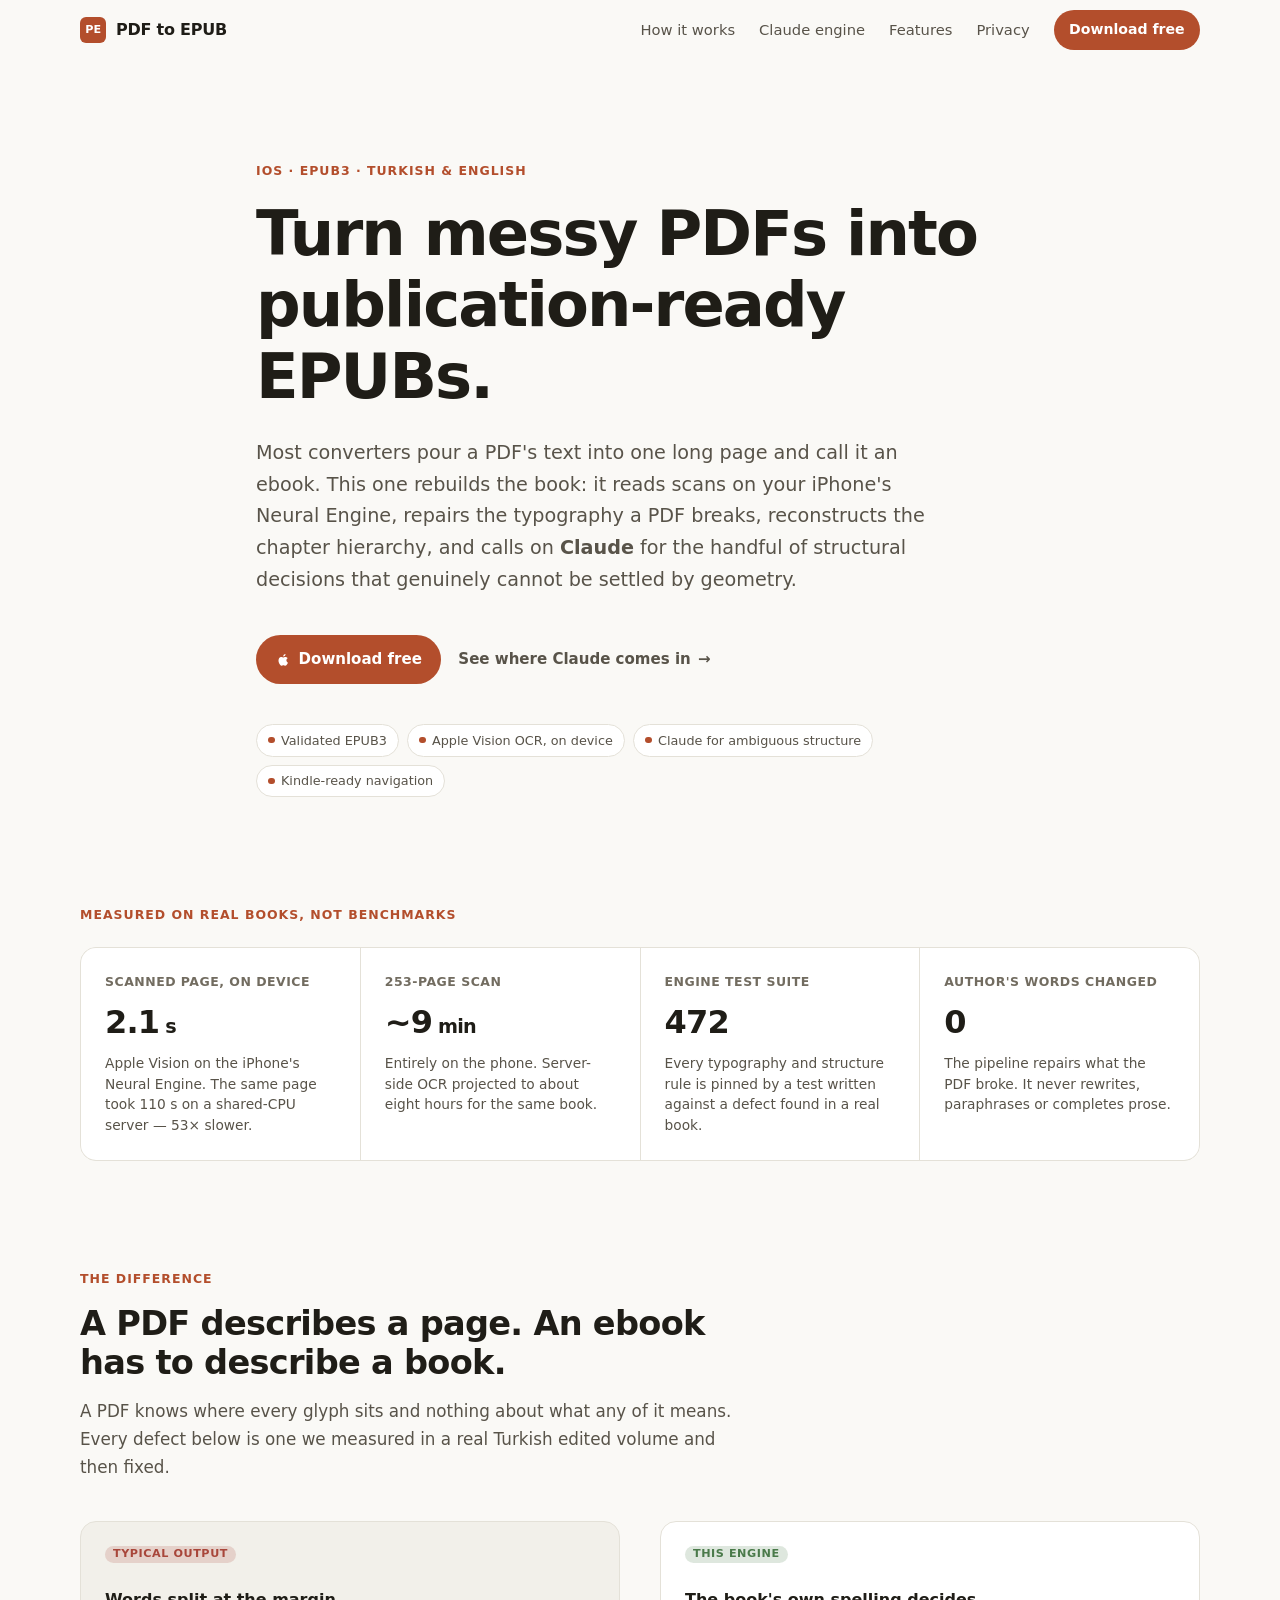
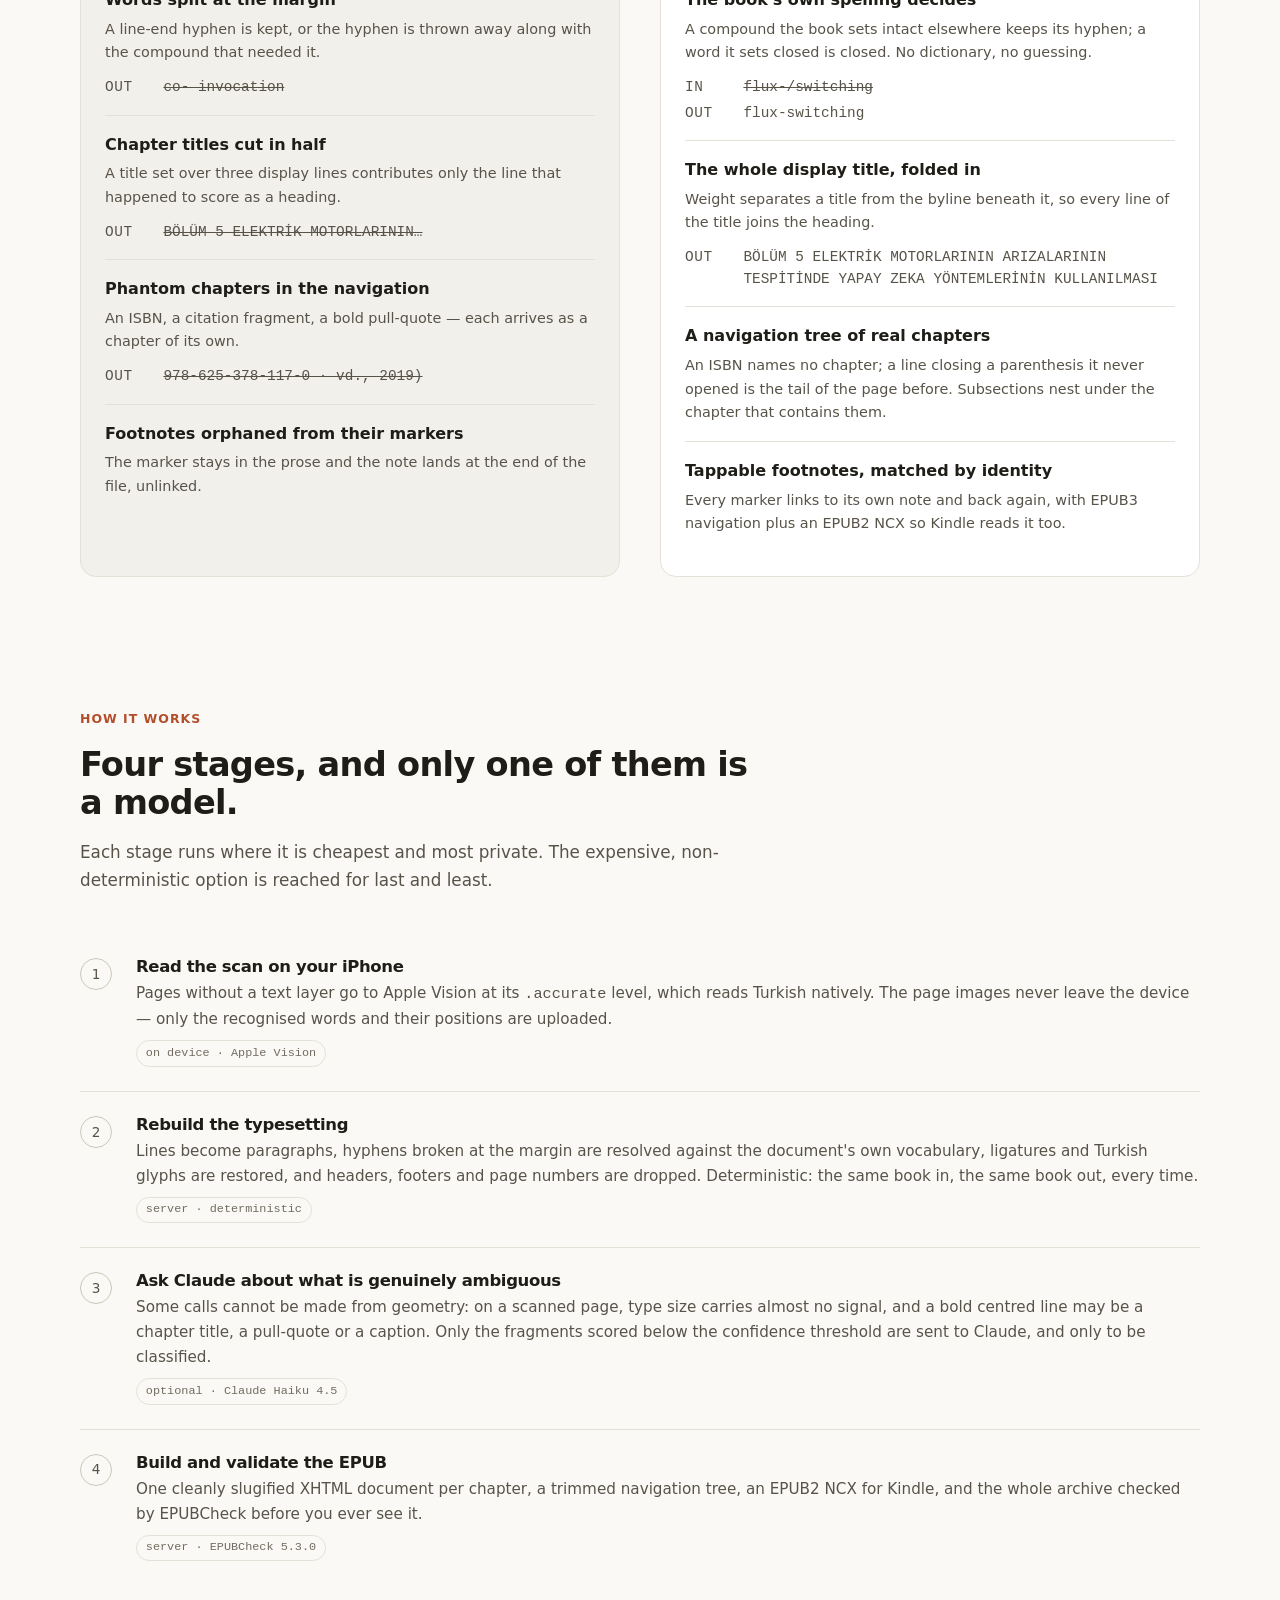
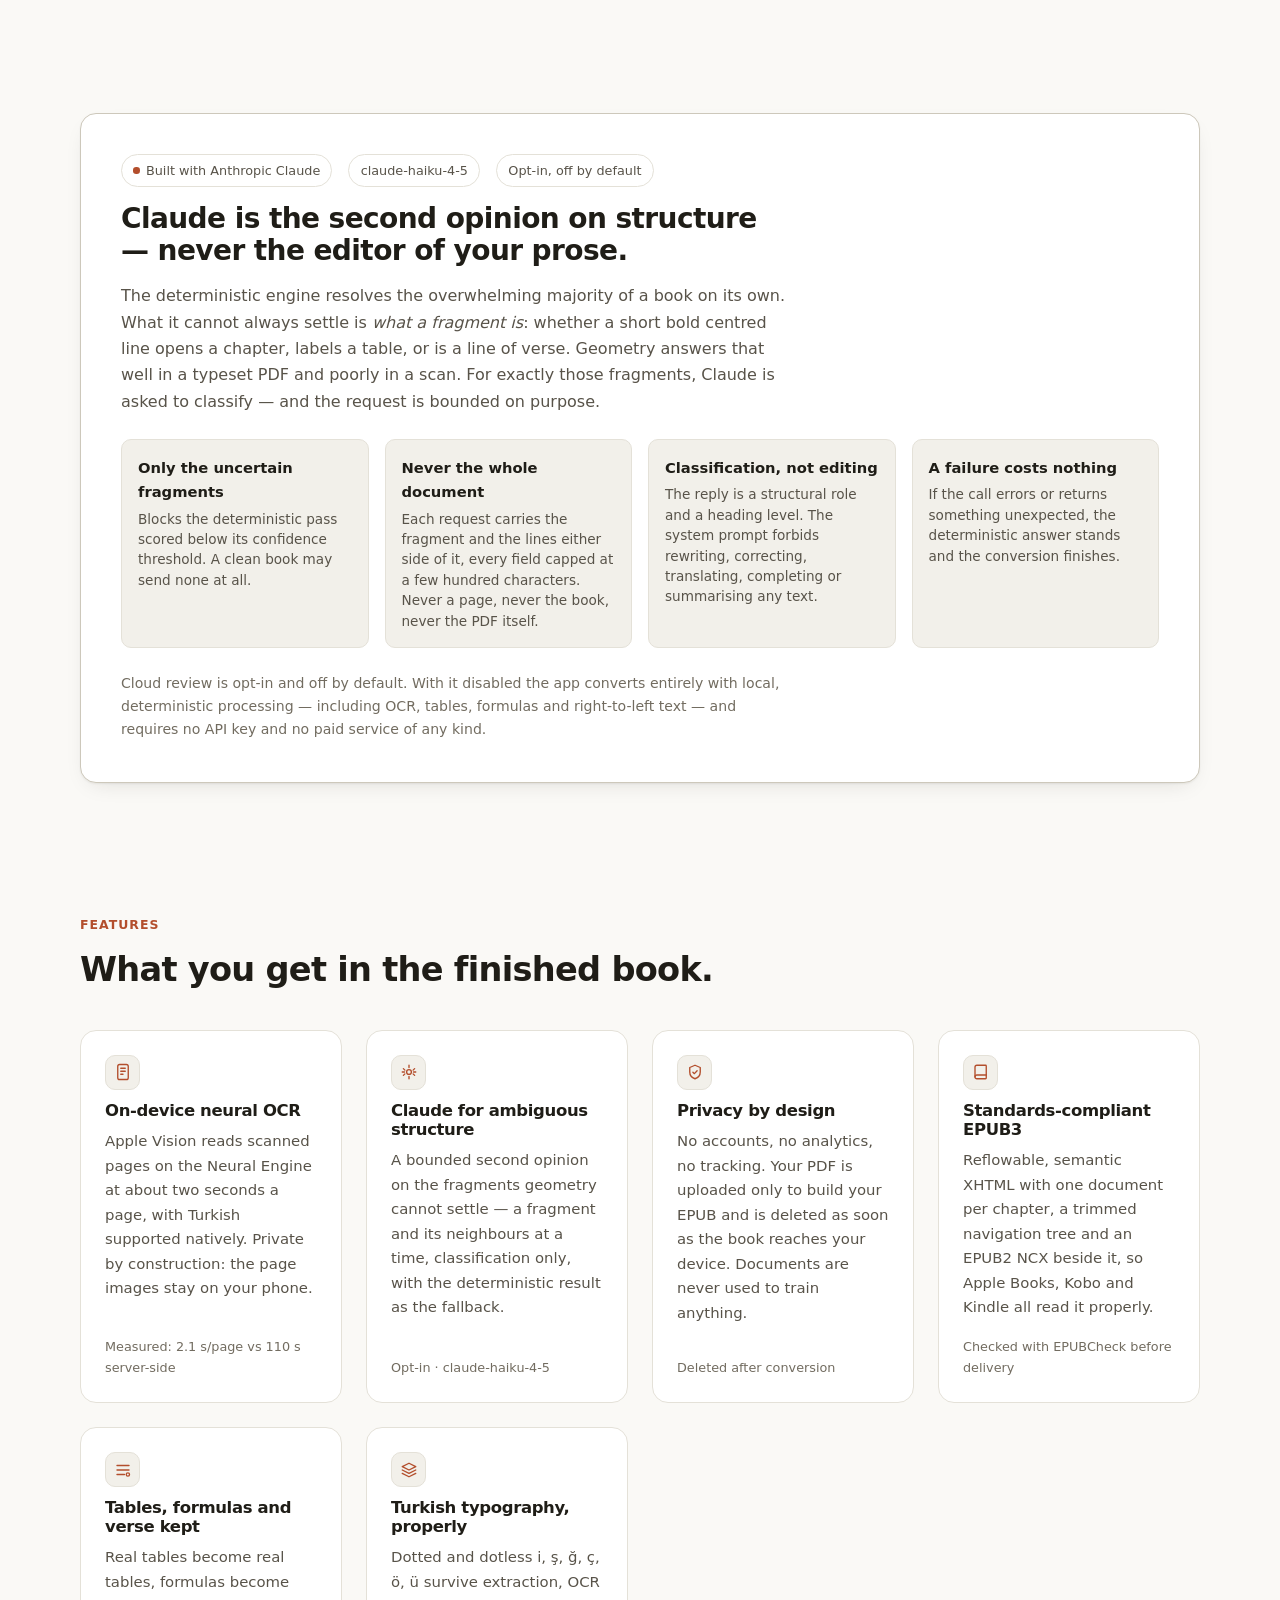
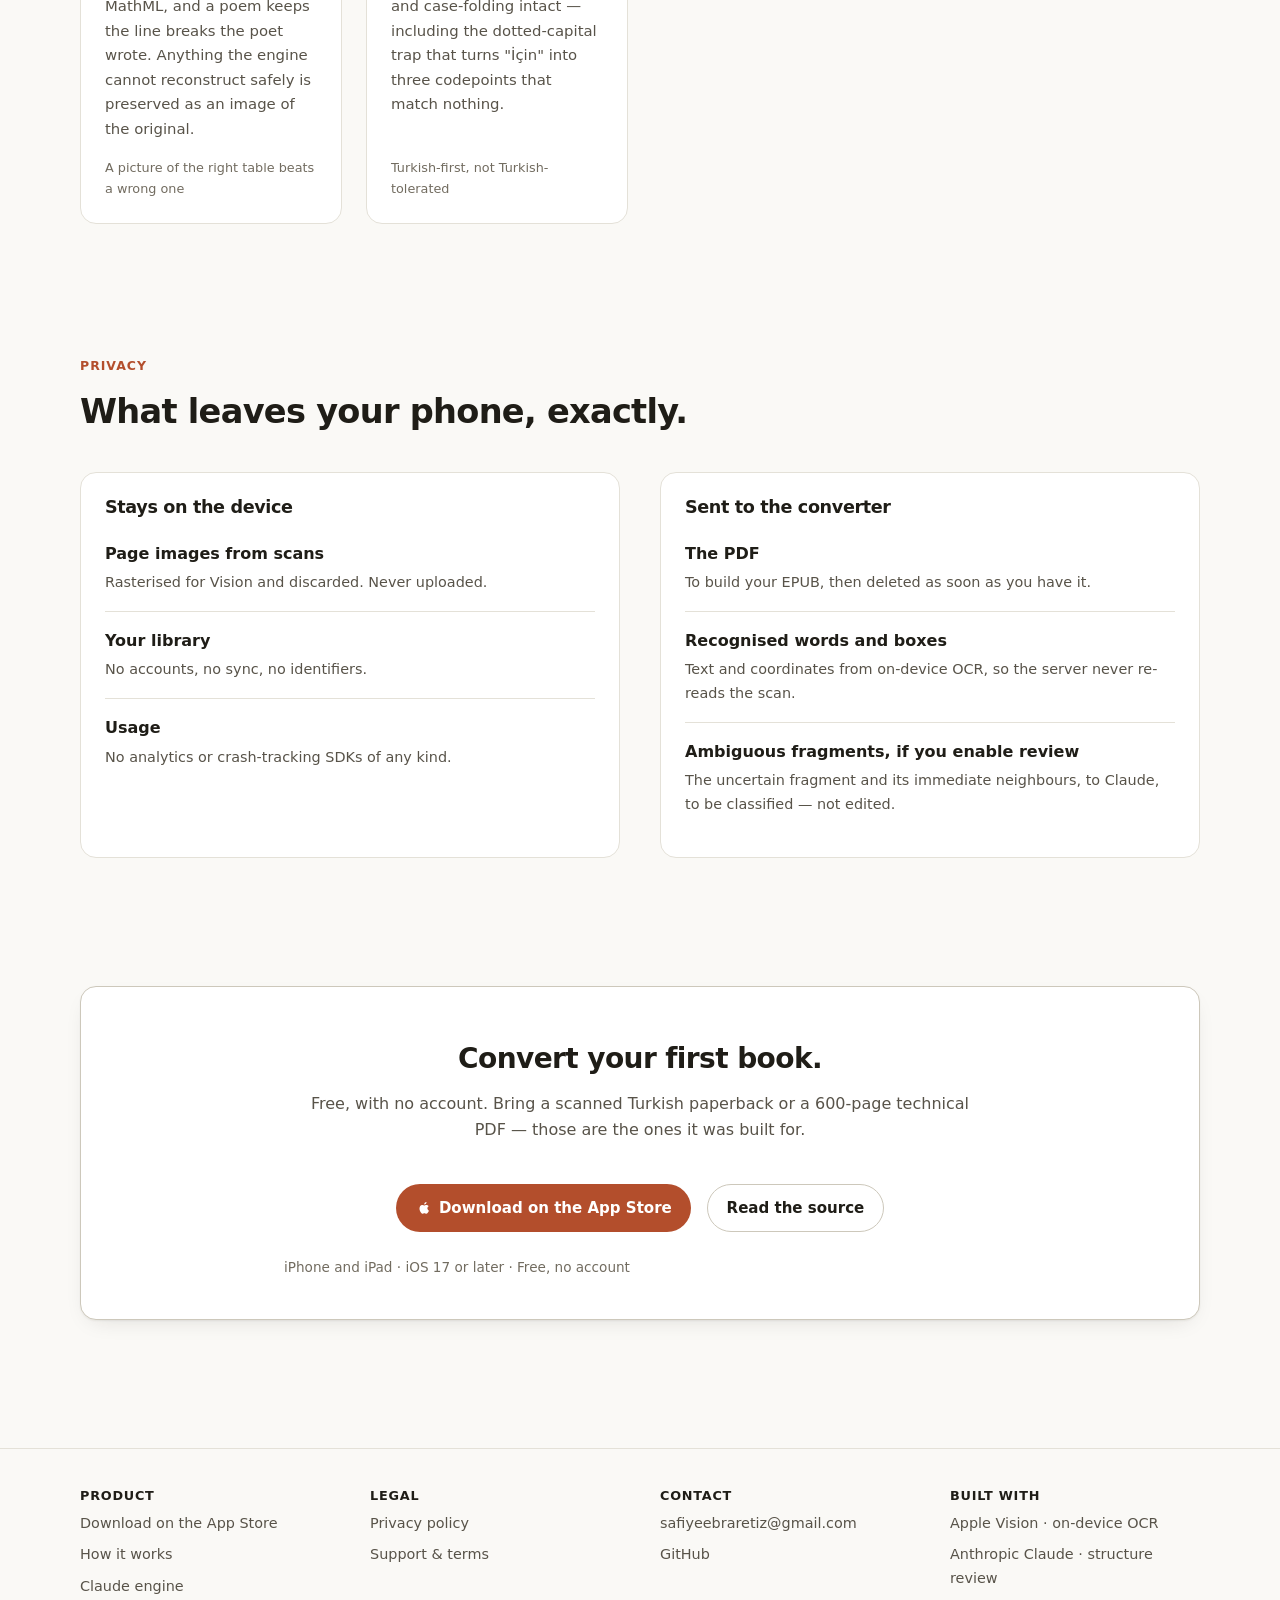
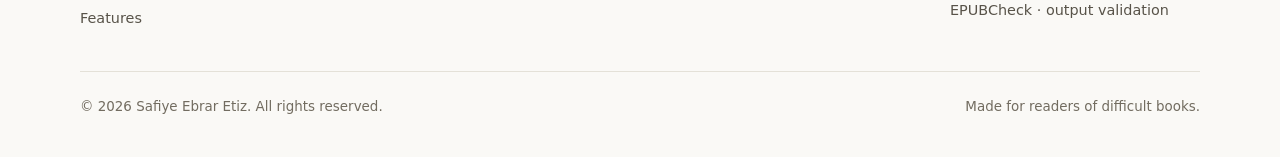
==== commit ea85ce23: "Link the live App Store listing, and publish the landing page The app is approved and free on the Ap" ====
--- a/landing/index.html
+++ b/landing/index.html
@@ -8,17 +8,15 @@
 <meta name="description" content="Turn PDF books into clean, validated EPUB3. On-device Apple Vision OCR for scans, a deterministic typesetting engine for structure, and Claude for the structural calls that are genuinely ambiguous.">
 <meta name="theme-color" content="#16150f" media="(prefers-color-scheme: dark)">
 <meta name="theme-color" content="#faf9f6" media="(prefers-color-scheme: light)">
-<link rel="canonical" href="https://etizebrar.github.io/pdftoepub/">
-
-<!-- OpenGraph / Twitter.
-     TODO: og:image wants a real 1200x630 PNG before this page is shared;
-     a missing one renders as an empty card rather than a default. -->
+<link rel="canonical" href="https://pdftoepub.tech/">
+
+<!-- OpenGraph / Twitter. og-image.png is generated by scripts/make-og-image.sh -->
 <meta property="og:type" content="website">
 <meta property="og:site_name" content="PDF to EPUB">
 <meta property="og:title" content="PDF to EPUB — Publication-ready ebooks from difficult PDFs">
 <meta property="og:description" content="On-device Apple Vision OCR for scans, a deterministic typesetting engine for structure, and Claude for the structural calls that are genuinely ambiguous.">
-<meta property="og:url" content="https://etizebrar.github.io/pdftoepub/">
-<meta property="og:image" content="https://etizebrar.github.io/pdftoepub/og-image.png">
+<meta property="og:url" content="https://pdftoepub.tech/">
+<meta property="og:image" content="https://pdftoepub.tech/og-image.png">
 <meta property="og:image:width" content="1200">
 <meta property="og:image:height" content="630">
 <meta name="twitter:card" content="summary_large_image">
@@ -48,12 +46,12 @@
         <li><a href="#features">Features</a></li>
         <li><a href="#privacy">Privacy</a></li>
         <li class="nav__cta">
-          <a class="btn btn--primary btn--sm" href="#get">Try it free</a>
+          <a class="btn btn--primary btn--sm" href="https://apps.apple.com/us/app/pdftoepub-book-converter/id6809243172">App&nbsp;Store</a>
         </li>
       </ul>
     </nav>
 
-    <a class="btn btn--primary btn--sm header__cta--desktop" href="#get">Try it free</a>
+    <a class="btn btn--primary btn--sm header__cta--desktop" href="https://apps.apple.com/us/app/pdftoepub-book-converter/id6809243172">Download free</a>
   </div>
 </header>
 
@@ -74,11 +72,10 @@
       </p>
 
       <div class="hero__actions">
-        <!-- TODO: swap for the App Store URL once version 1.0 is approved.
-             Deliberately not labelled "Download on the App Store" yet: the
-             app is in review, and a dead store link is worse than an honest
-             beta link. -->
-        <a class="btn btn--primary" href="#get">Try it free</a>
+        <a class="btn btn--primary" href="https://apps.apple.com/us/app/pdftoepub-book-converter/id6809243172">
+          <svg width="16" height="16" viewBox="0 0 24 24" fill="currentColor" aria-hidden="true"><path d="M17.05 12.54c.02-2.2 1.8-3.26 1.88-3.31-1.02-1.5-2.61-1.7-3.18-1.73-1.35-.14-2.64.8-3.33.8-.69 0-1.75-.78-2.87-.76-1.48.02-2.84.86-3.6 2.18-1.53 2.66-.39 6.6 1.1 8.76.73 1.06 1.6 2.25 2.75 2.2 1.1-.04 1.52-.71 2.85-.71 1.33 0 1.71.71 2.87.69 1.19-.02 1.94-1.08 2.66-2.14.84-1.23 1.19-2.42 1.2-2.48-.03-.01-2.3-.88-2.33-3.5zM14.9 5.6c.6-.74 1.01-1.76.9-2.78-.87.04-1.93.58-2.56 1.31-.56.65-1.05 1.69-.92 2.69.97.07 1.96-.49 2.58-1.22z"/></svg>
+          Download free
+        </a>
         <a class="btn btn--plain" href="#claude">
           See where Claude comes in
           <span aria-hidden="true">→</span>
@@ -475,14 +472,14 @@
           600-page technical PDF — those are the ones it was built for.
         </p>
         <div class="hero__actions" style="justify-content:center">
-          <!-- TODO: replace both with real URLs.
-               App Store: version 1.0 is in review; link it once approved.
-               TestFlight: paste the public beta link. -->
-          <a class="btn btn--primary" href="#" data-cta="testflight">Join the beta</a>
+          <a class="btn btn--primary" href="https://apps.apple.com/us/app/pdftoepub-book-converter/id6809243172">
+            <svg width="16" height="16" viewBox="0 0 24 24" fill="currentColor" aria-hidden="true"><path d="M17.05 12.54c.02-2.2 1.8-3.26 1.88-3.31-1.02-1.5-2.61-1.7-3.18-1.73-1.35-.14-2.64.8-3.33.8-.69 0-1.75-.78-2.87-.76-1.48.02-2.84.86-3.6 2.18-1.53 2.66-.39 6.6 1.1 8.76.73 1.06 1.6 2.25 2.75 2.2 1.1-.04 1.52-.71 2.85-.71 1.33 0 1.71.71 2.87.69 1.19-.02 1.94-1.08 2.66-2.14.84-1.23 1.19-2.42 1.2-2.48-.03-.01-2.3-.88-2.33-3.5zM14.9 5.6c.6-.74 1.01-1.76.9-2.78-.87.04-1.93.58-2.56 1.31-.56.65-1.05 1.69-.92 2.69.97.07 1.96-.49 2.58-1.22z"/></svg>
+            Download on the App Store
+          </a>
           <a class="btn btn--ghost" href="https://github.com/etizEbrar/pdftoepub">Read the source</a>
         </div>
         <p style="margin-top:var(--space-lg);color:var(--ink-faint);font-size:0.85rem">
-          iPhone and iPad · iOS 17 or later · App Store release in review
+          iPhone and iPad · iOS 17 or later · Free, no account
         </p>
       </div>
     </div>
@@ -495,6 +492,7 @@
       <div>
         <h3>Product</h3>
         <ul>
+          <li><a href="https://apps.apple.com/us/app/pdftoepub-book-converter/id6809243172">Download on the App Store</a></li>
           <li><a href="#how-it-works">How it works</a></li>
           <li><a href="#claude">Claude engine</a></li>
           <li><a href="#features">Features</a></li>
@@ -503,8 +501,8 @@
       <div>
         <h3>Legal</h3>
         <ul>
-          <li><a href="../site/privacy.html">Privacy policy</a></li>
-          <li><a href="../site/support.html">Support &amp; terms</a></li>
+          <li><a href="privacy.html">Privacy policy</a></li>
+          <li><a href="support.html">Support &amp; terms</a></li>
         </ul>
       </div>
       <div>
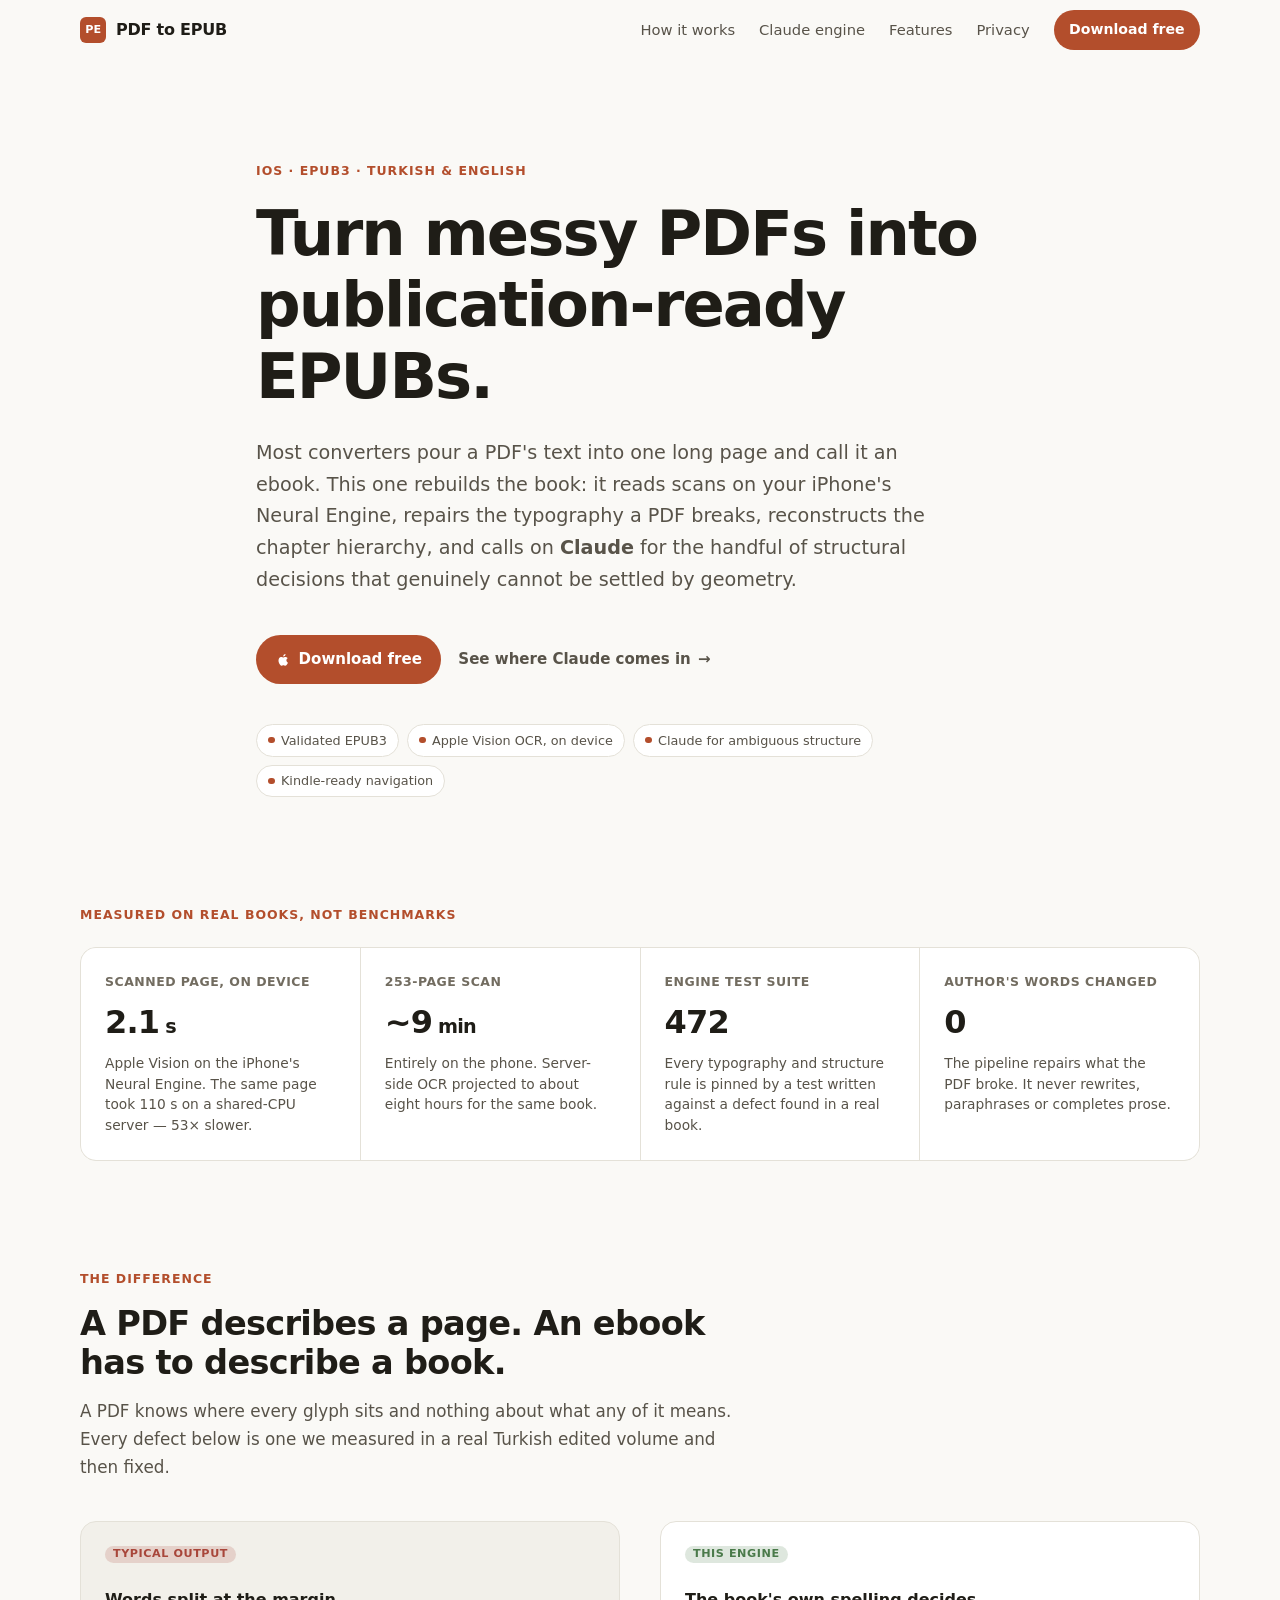
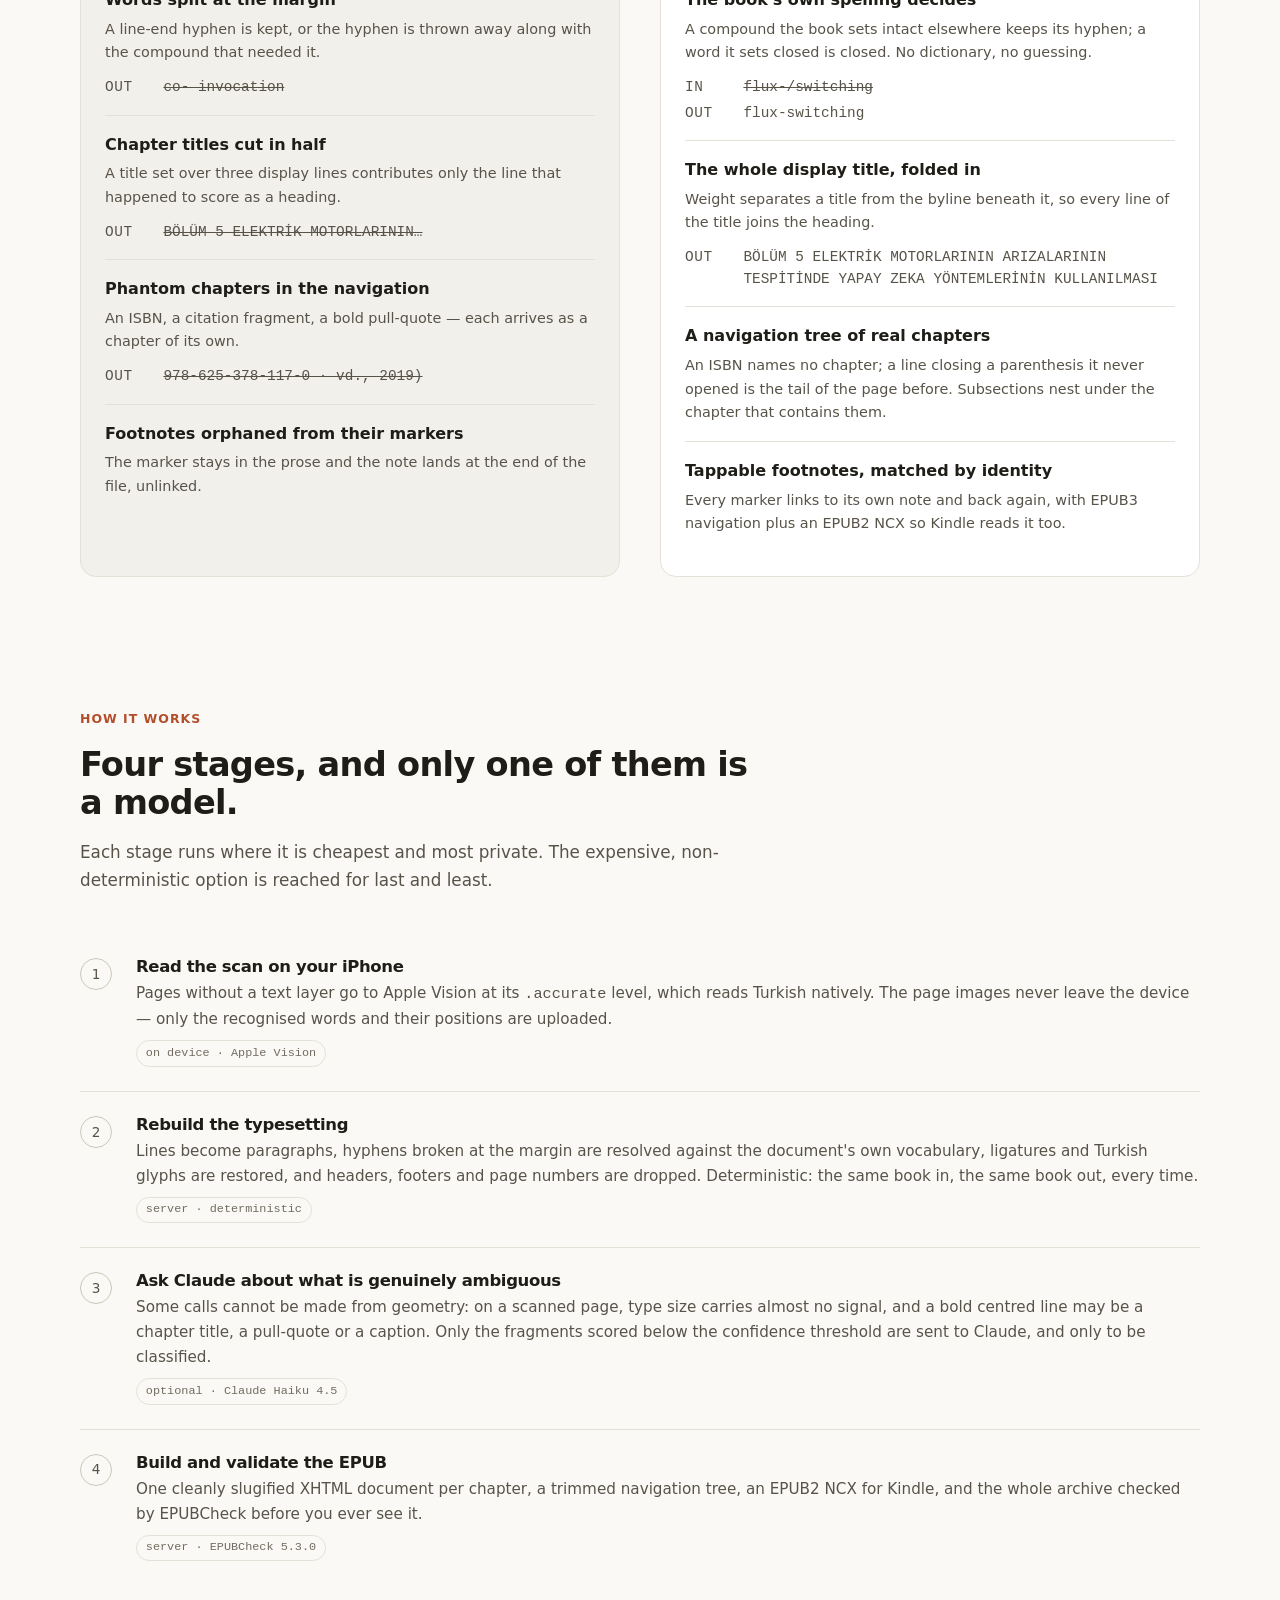
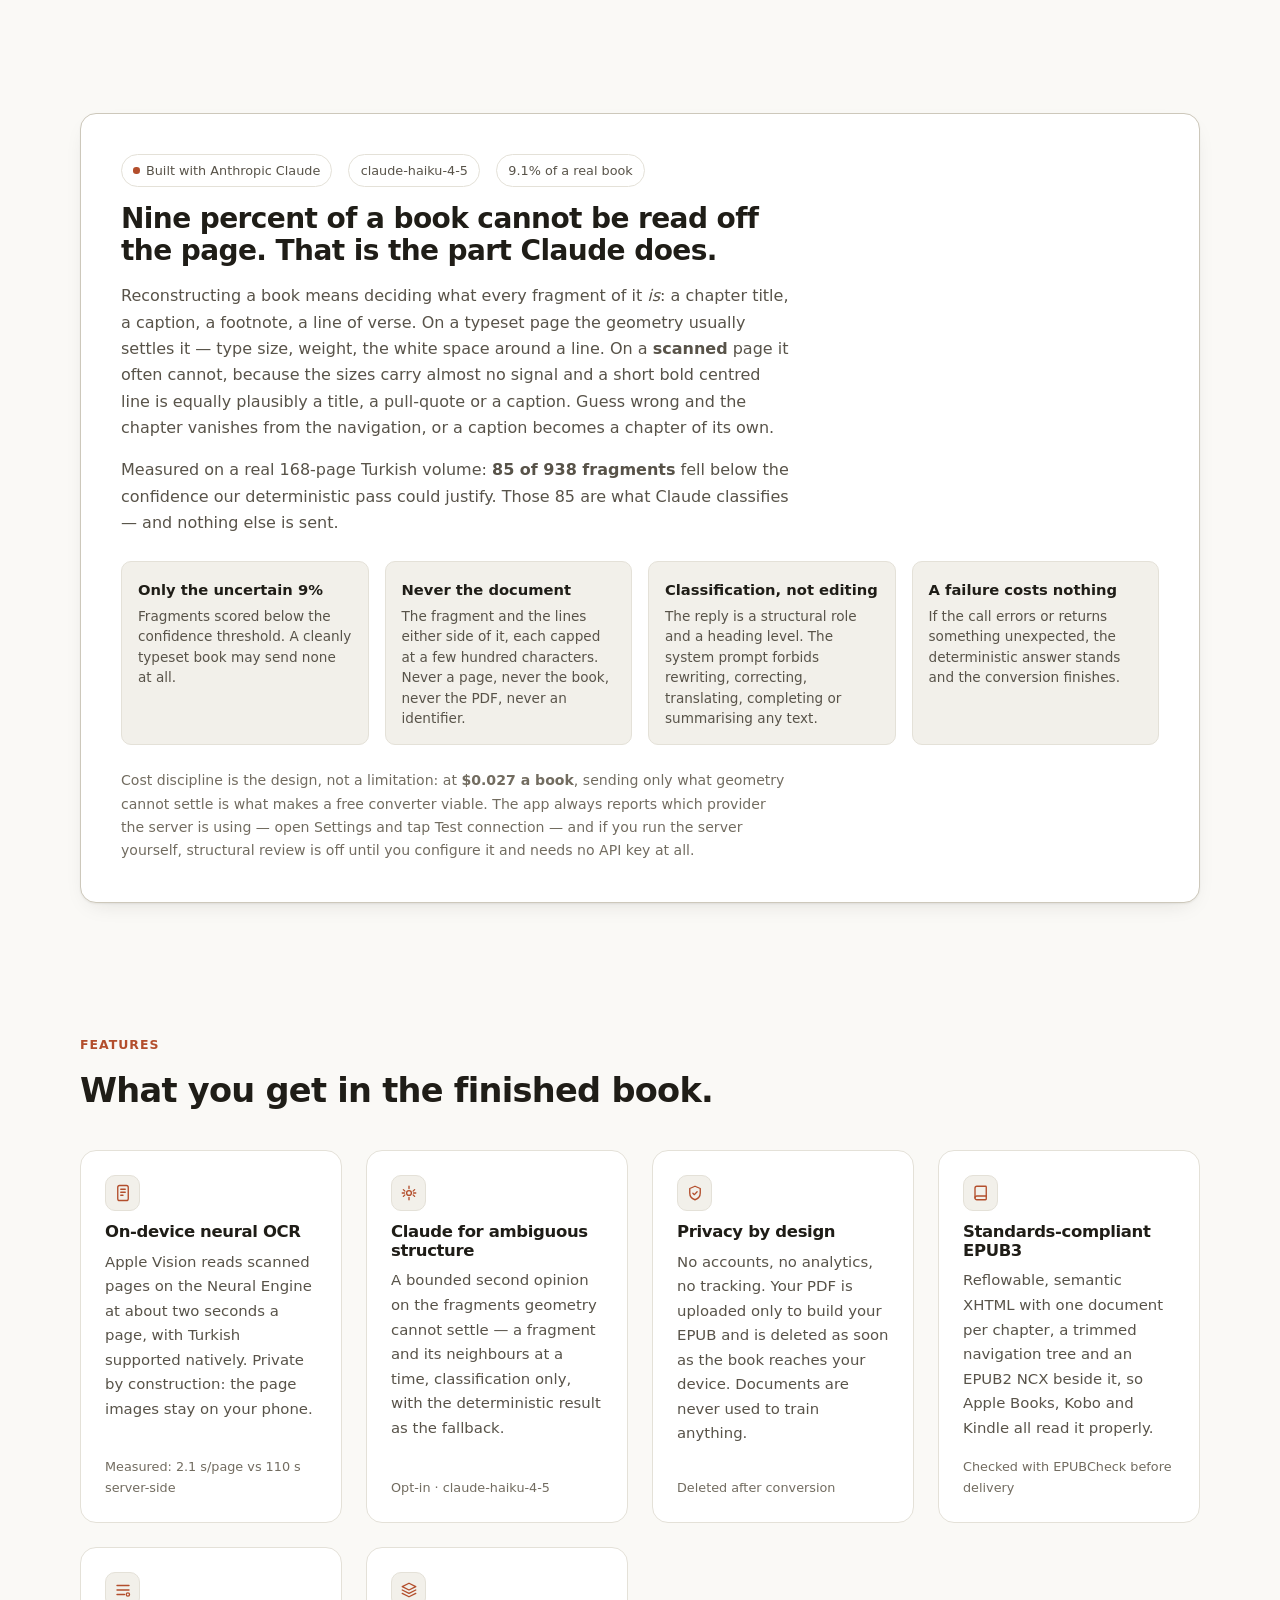
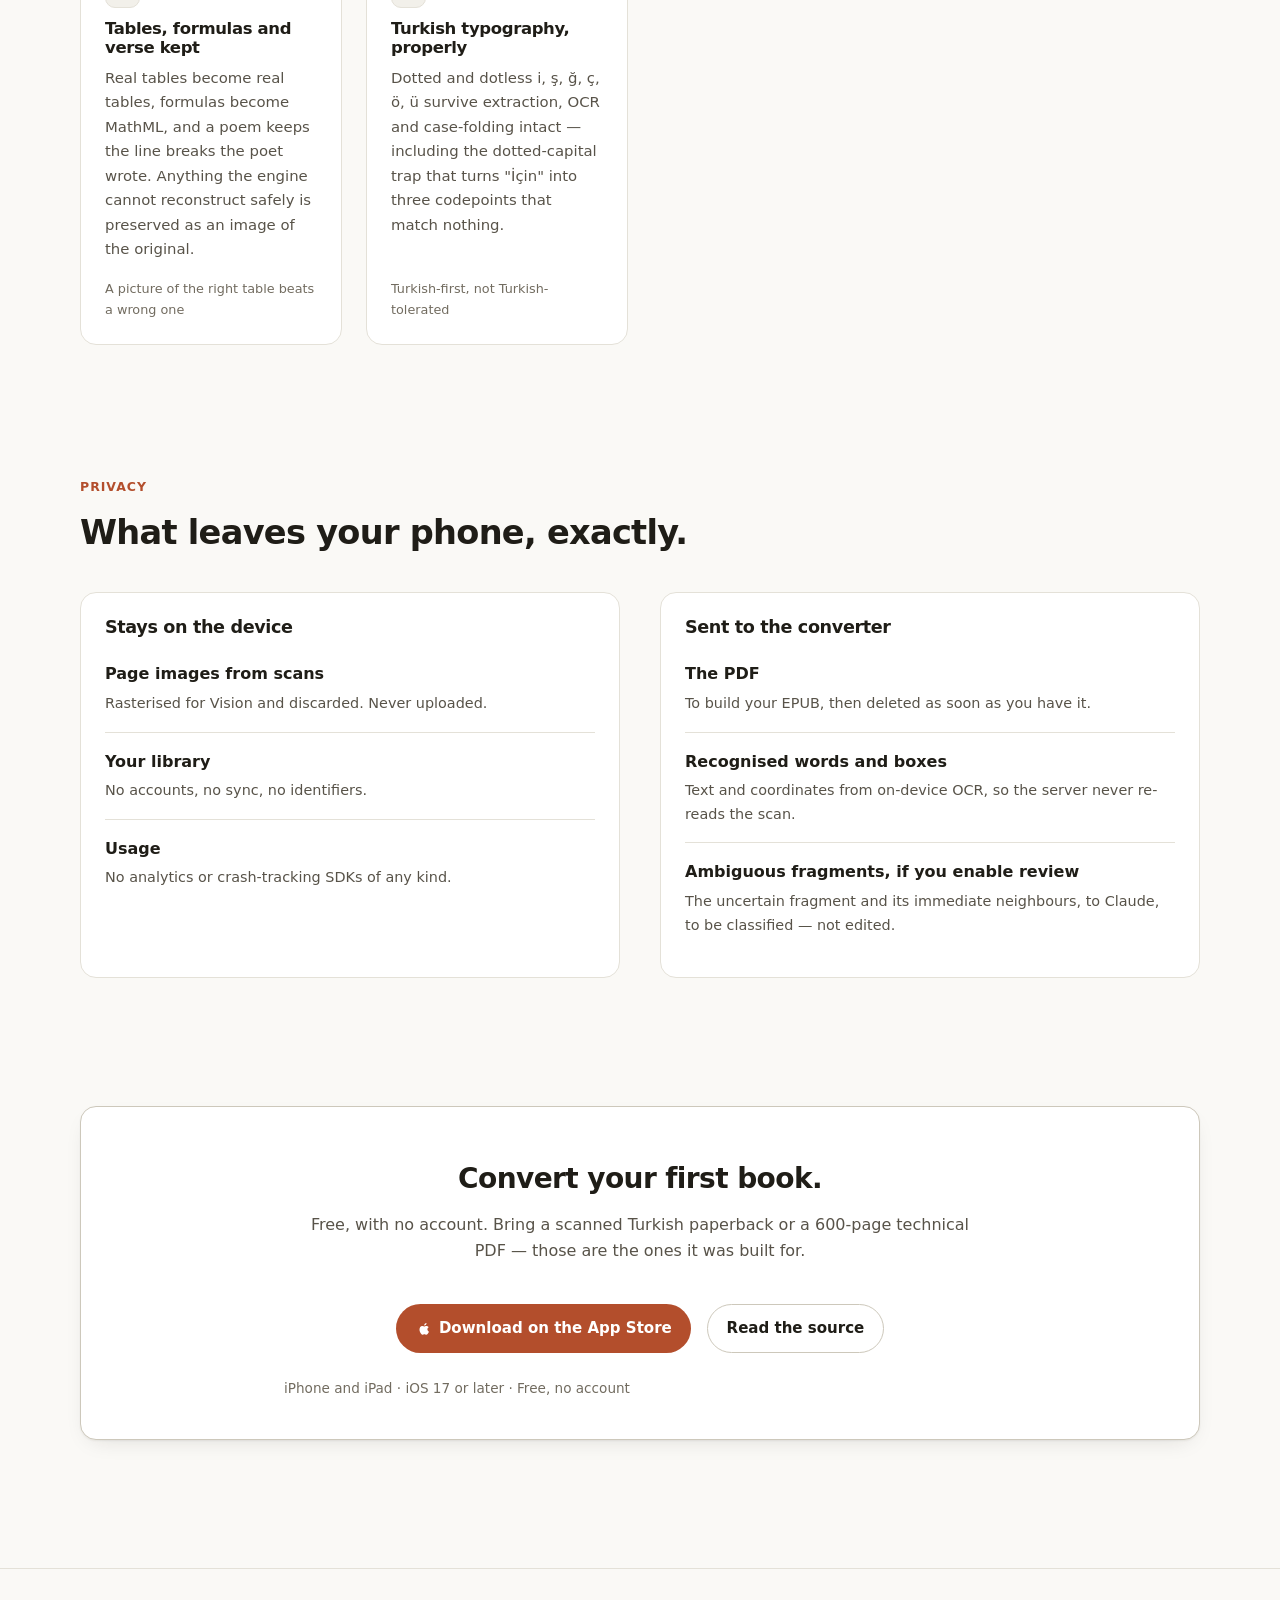
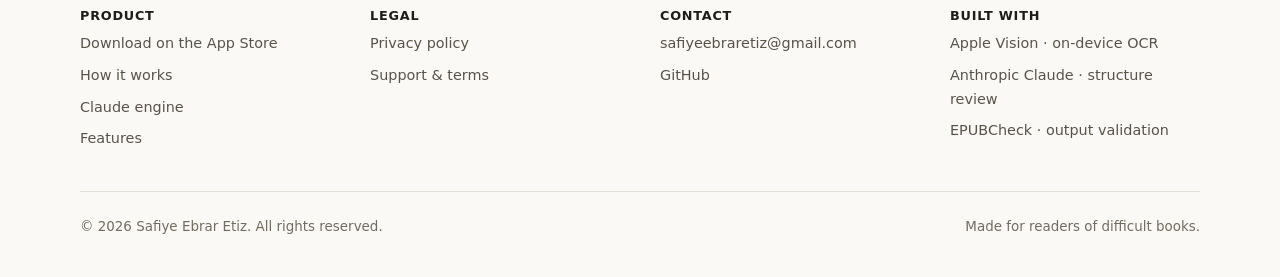
==== commit 30dfda9d: "Bump to build 7, so the fixes users are missing can actually ship The App Store is serving build 6. " ====
--- a/landing/index.html
+++ b/landing/index.html
@@ -293,33 +293,43 @@
             Built with Anthropic Claude
           </span>
           <span class="badge">claude-haiku-4-5</span>
-          <span class="badge">Opt-in, off by default</span>
+          <span class="badge">9.1% of a real book</span>
         </div>
 
         <h2 id="claude-head">
-          Claude is the second opinion on structure — never the editor of your prose.
+          Nine percent of a book cannot be read off the page. That is the part
+          Claude does.
         </h2>
 
         <p>
-          The deterministic engine resolves the overwhelming majority of a book
-          on its own. What it cannot always settle is <em>what a fragment is</em>:
-          whether a short bold centred line opens a chapter, labels a table, or
-          is a line of verse. Geometry answers that well in a typeset PDF and
-          poorly in a scan. For exactly those fragments, Claude is asked to
-          classify — and the request is bounded on purpose.
+          Reconstructing a book means deciding what every fragment of it
+          <em>is</em>: a chapter title, a caption, a footnote, a line of verse.
+          On a typeset page the geometry usually settles it — type size, weight,
+          the white space around a line. On a <strong>scanned</strong> page it
+          often cannot, because the sizes carry almost no signal and a short
+          bold centred line is equally plausibly a title, a pull-quote or a
+          caption. Guess wrong and the chapter vanishes from the navigation, or
+          a caption becomes a chapter of its own.
+        </p>
+
+        <p>
+          Measured on a real 168-page Turkish volume: <strong>85 of 938
+          fragments</strong> fell below the confidence our deterministic pass
+          could justify. Those 85 are what Claude classifies — and nothing else
+          is sent.
         </p>
 
         <ul class="bounds">
           <li class="bound">
-            <b>Only the uncertain fragments</b>
-            <span>Blocks the deterministic pass scored below its confidence
-                  threshold. A clean book may send none at all.</span>
+            <b>Only the uncertain 9%</b>
+            <span>Fragments scored below the confidence threshold. A cleanly
+                  typeset book may send none at all.</span>
           </li>
           <li class="bound">
-            <b>Never the whole document</b>
-            <span>Each request carries the fragment and the lines either
-                  side of it, every field capped at a few hundred characters.
-                  Never a page, never the book, never the PDF itself.</span>
+            <b>Never the document</b>
+            <span>The fragment and the lines either side of it, each capped at
+                  a few hundred characters. Never a page, never the book,
+                  never the PDF, never an identifier.</span>
           </li>
           <li class="bound">
             <b>Classification, not editing</b>
@@ -335,10 +345,12 @@
         </ul>
 
         <p style="margin-top:var(--space-lg);color:var(--ink-faint);font-size:0.88rem">
-          Cloud review is opt-in and off by default. With it disabled the app
-          converts entirely with local, deterministic processing — including
-          OCR, tables, formulas and right-to-left text — and requires no API
-          key and no paid service of any kind.
+          Cost discipline is the design, not a limitation: at
+          <strong>$0.027 a book</strong>, sending only what geometry cannot
+          settle is what makes a free converter viable. The app always reports
+          which provider the server is using — open Settings and tap Test
+          connection — and if you run the server yourself, structural review is
+          off until you configure it and needs no API key at all.
         </p>
       </div>
     </div>
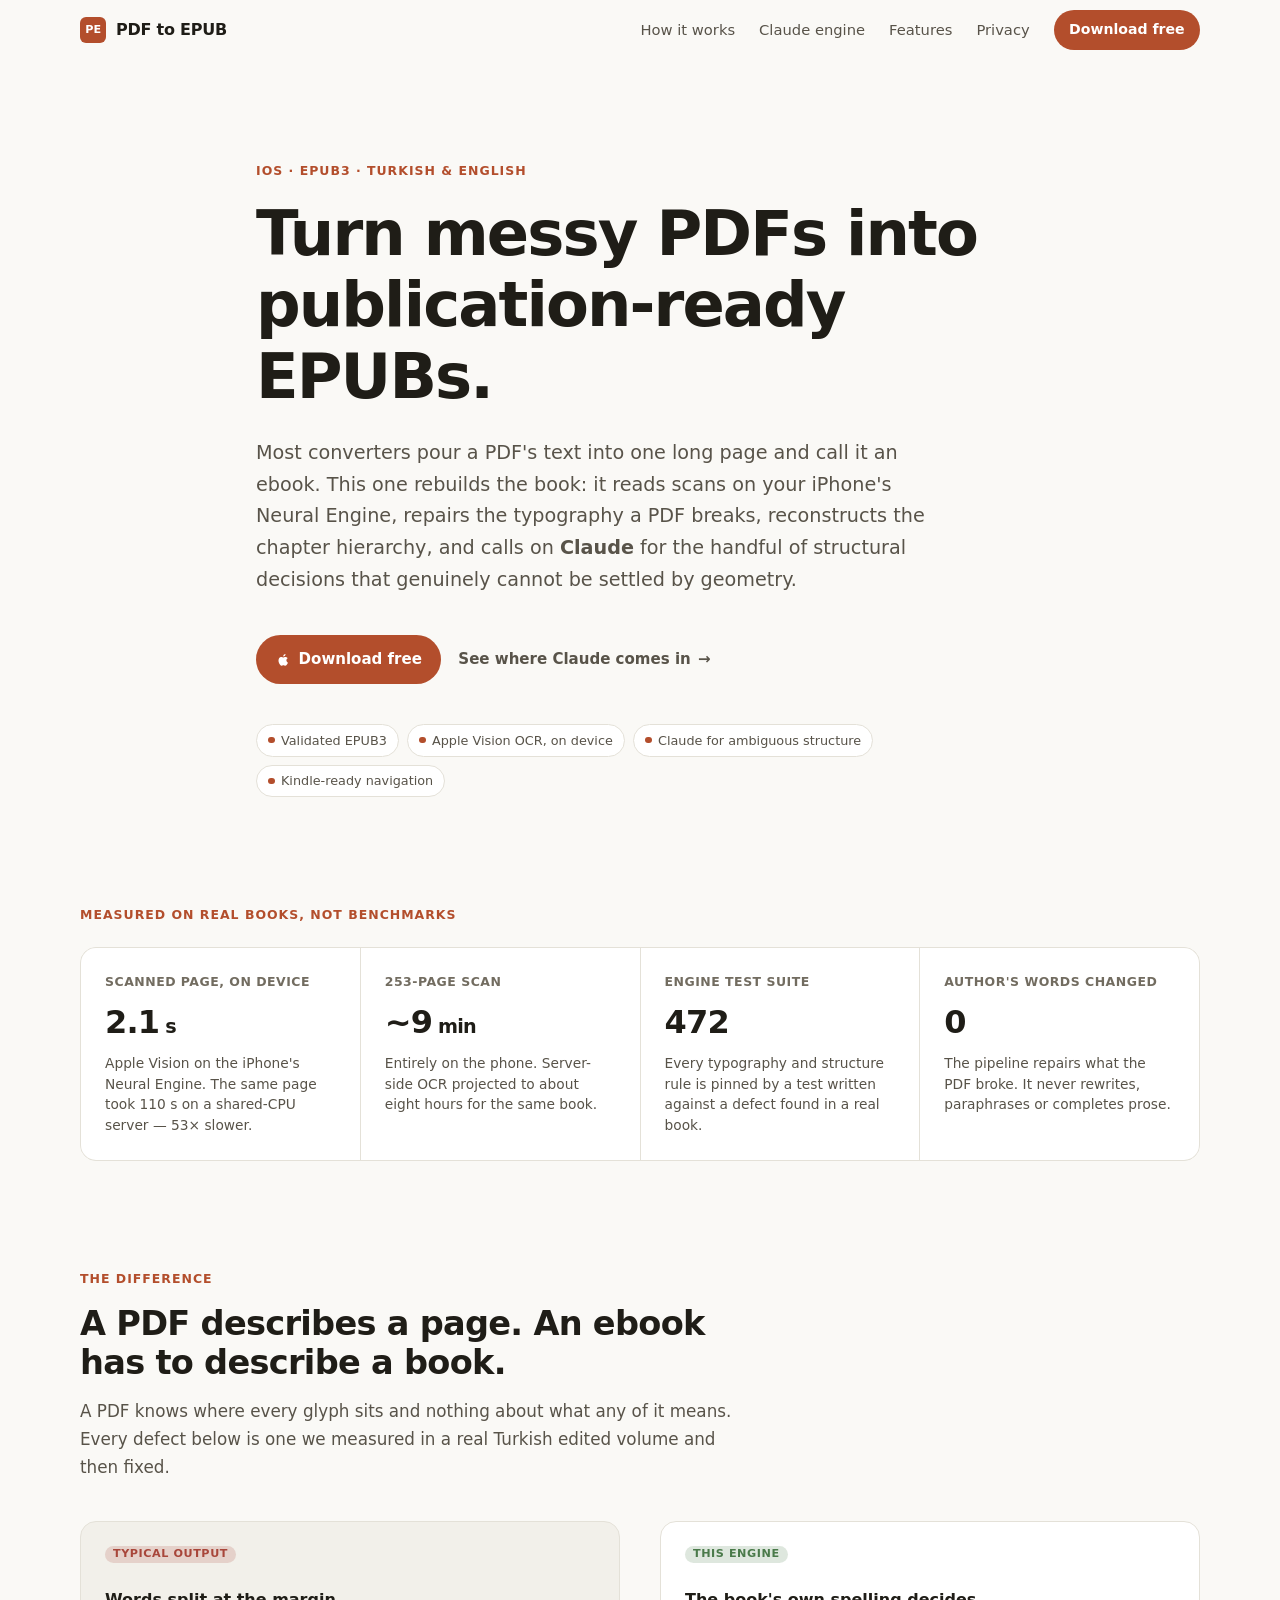
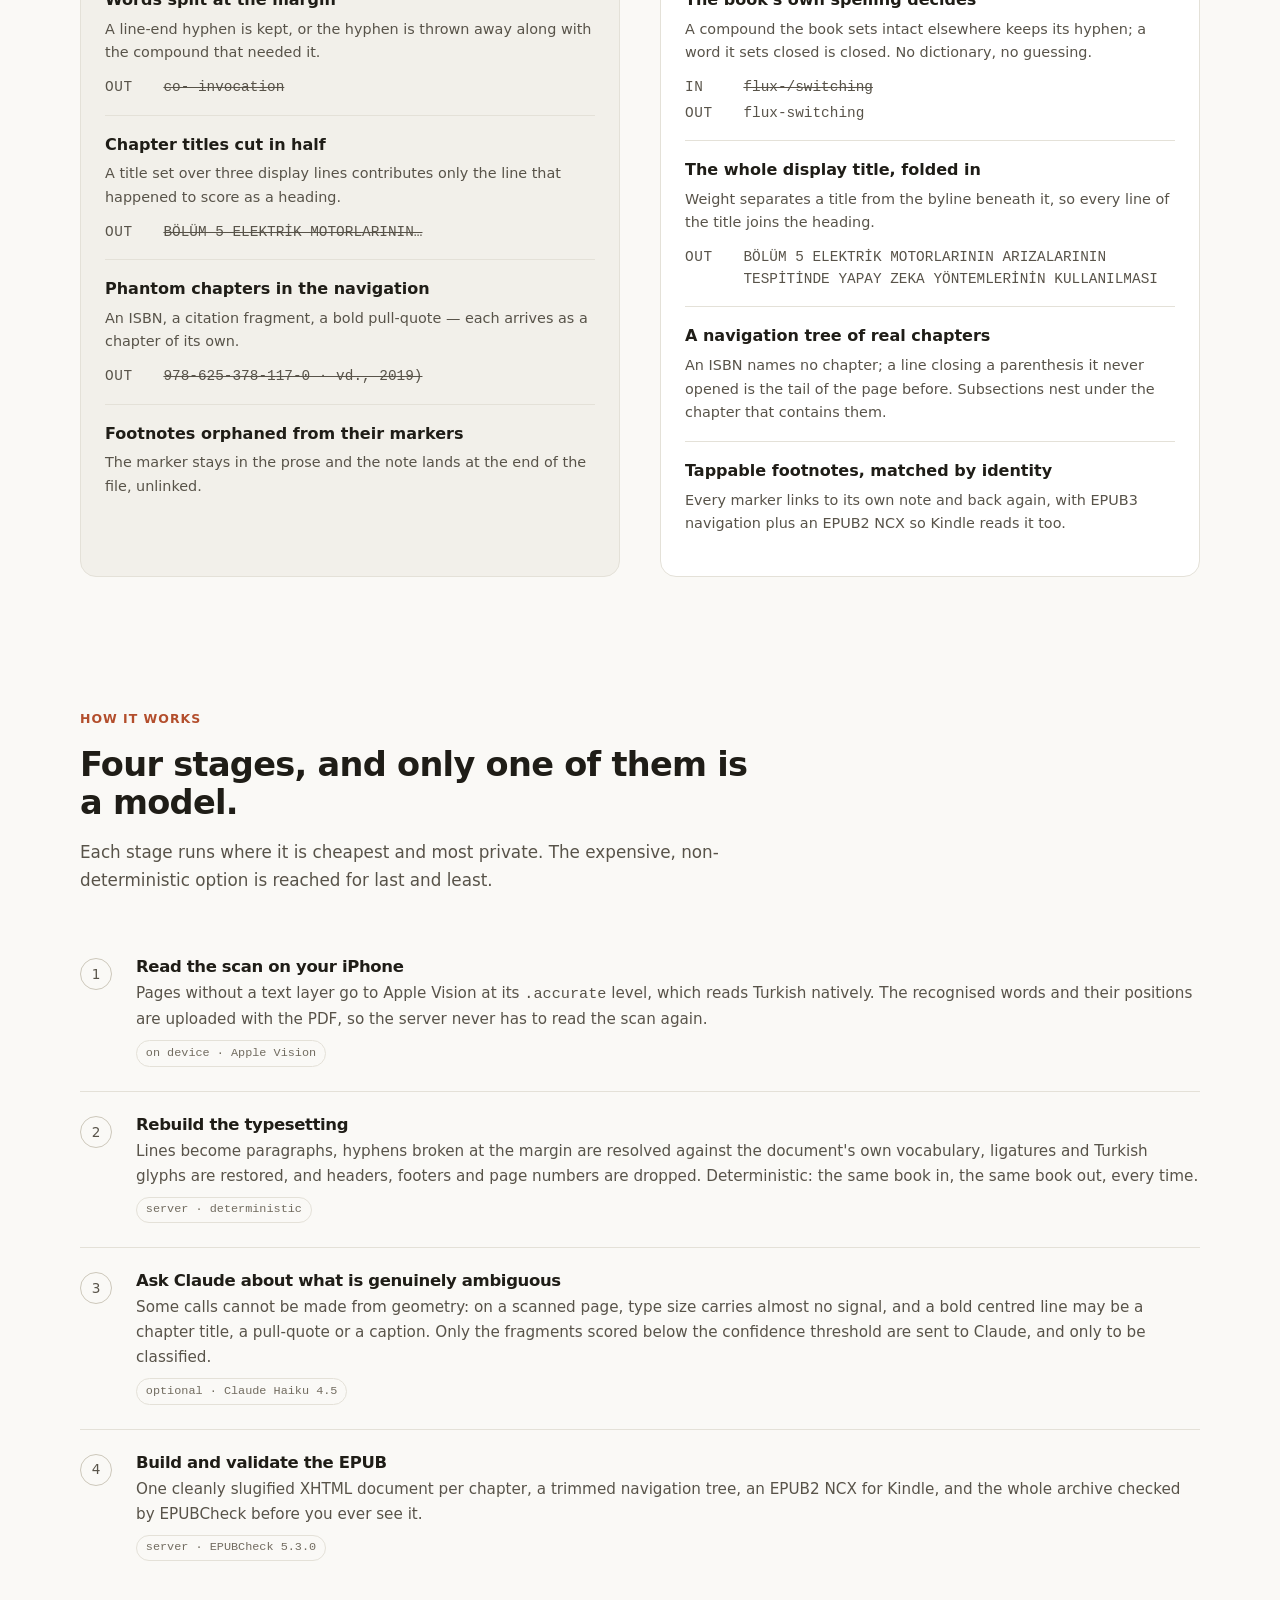
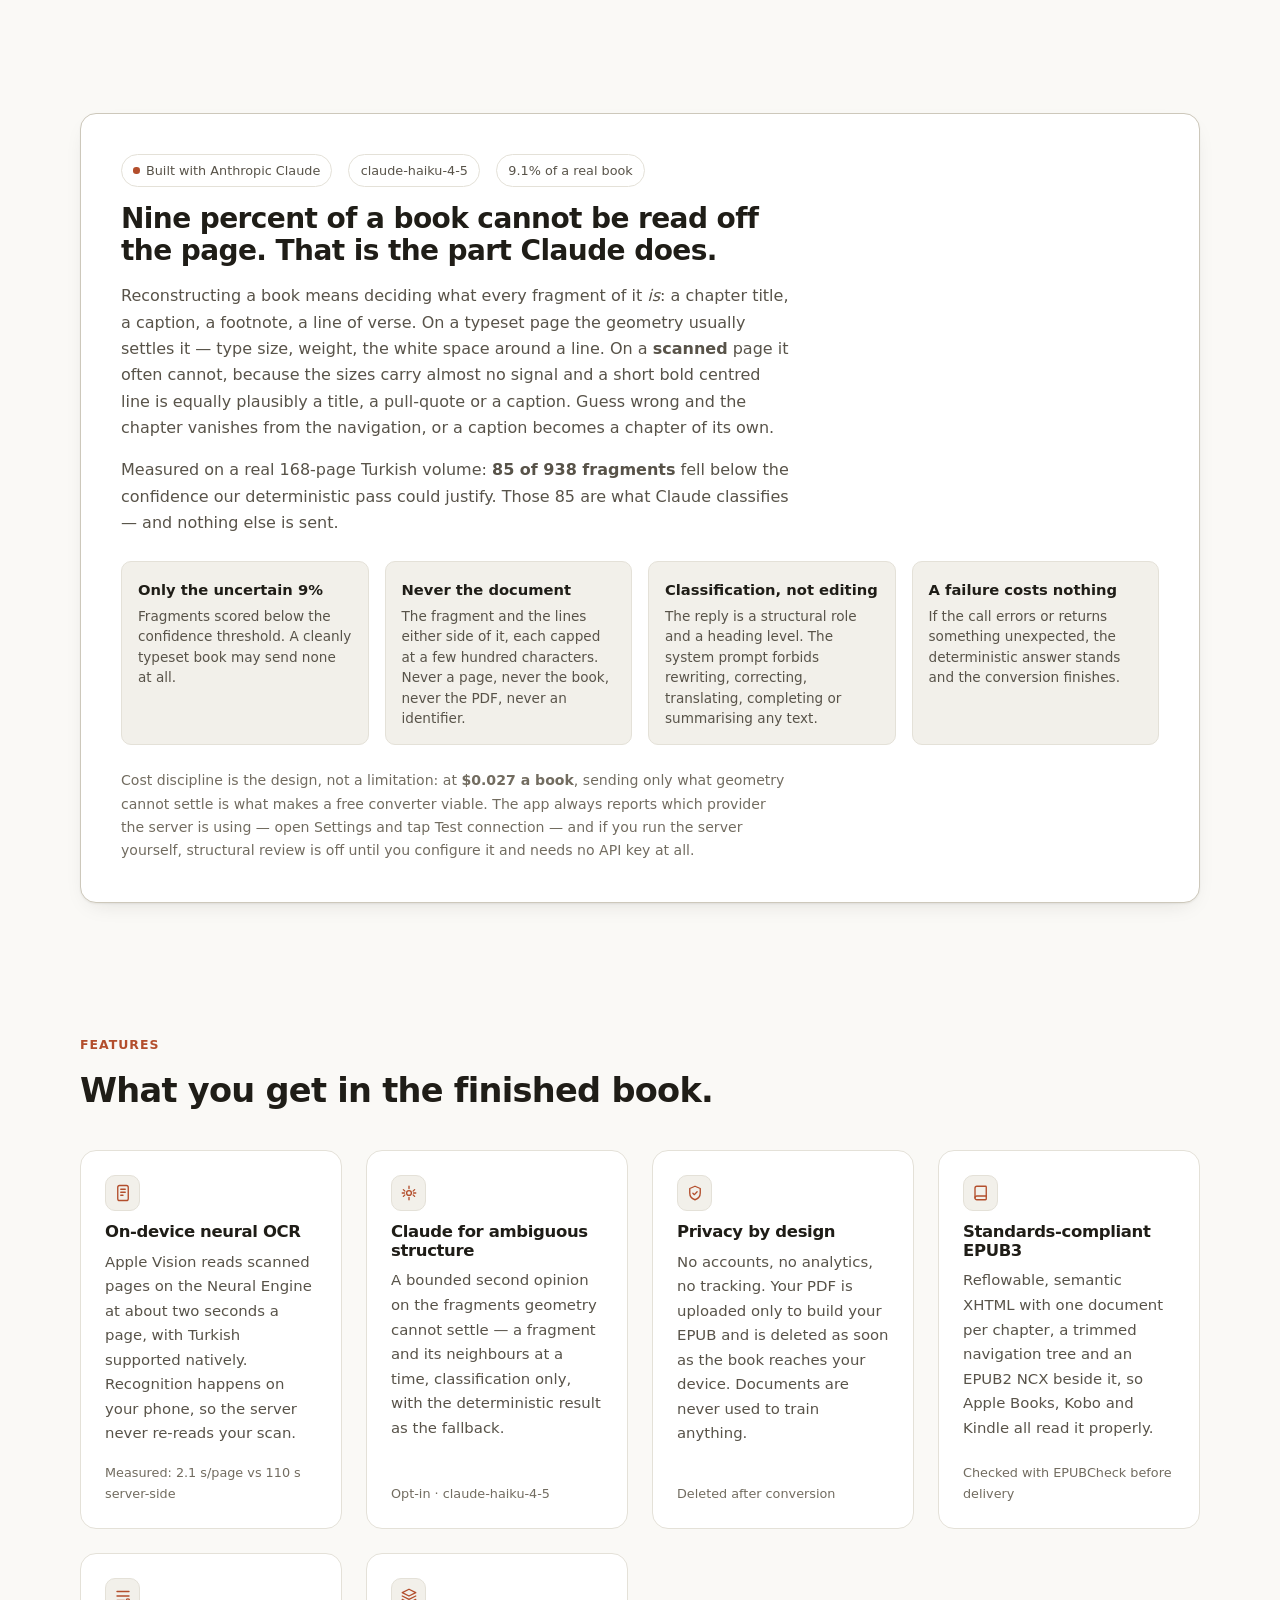
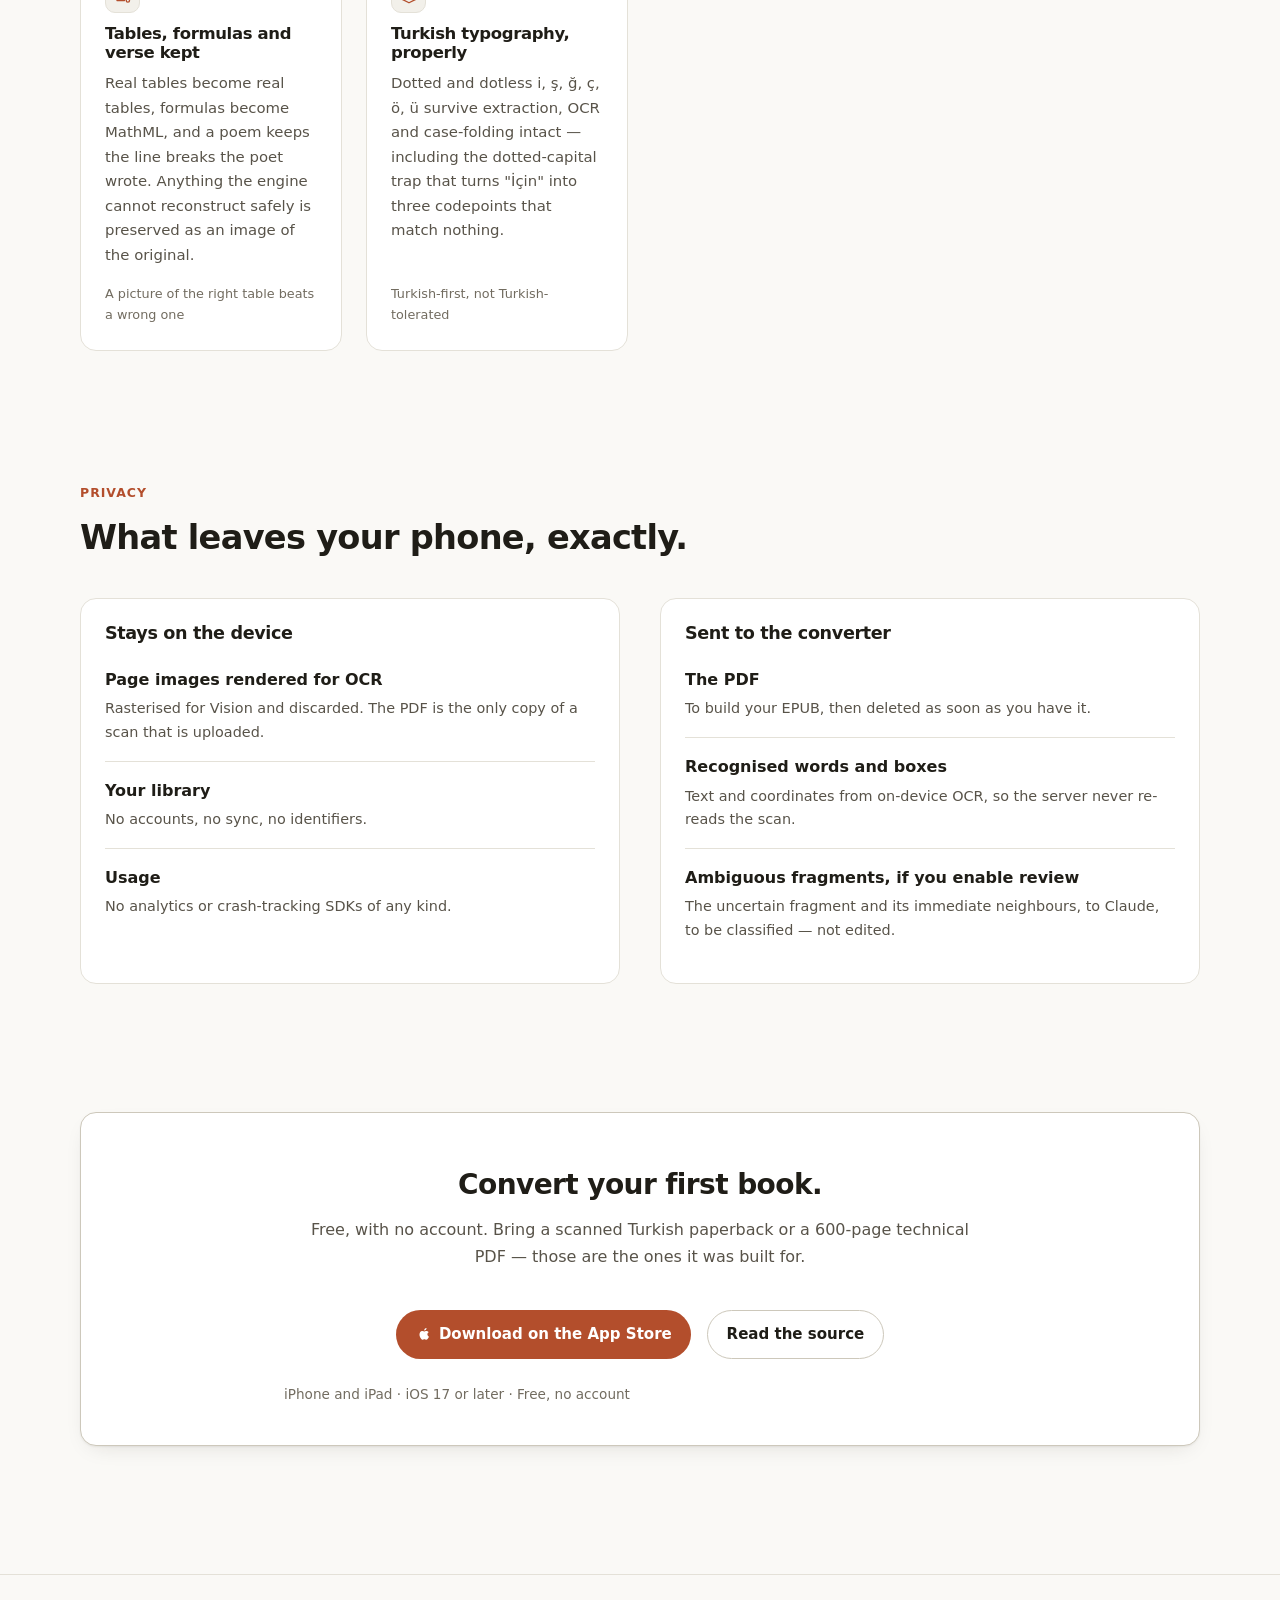
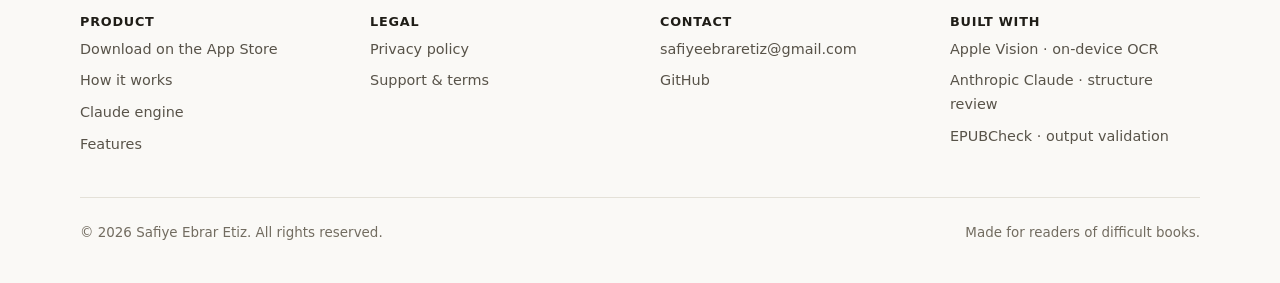
==== commit 228ce8ac: "Let the preview reach past chapter 1, and keep every action on screen A pre-submission audit of ever" ====
--- a/landing/index.html
+++ b/landing/index.html
@@ -233,8 +233,8 @@
             <p>
               Pages without a text layer go to Apple Vision at its
               <code>.accurate</code> level, which reads Turkish natively. The
-              page images never leave the device — only the recognised words
-              and their positions are uploaded.
+              recognised words and their positions are uploaded with the PDF,
+              so the server never has to read the scan again.
             </p>
             <span class="steps__where">on device · Apple Vision</span>
           </div>
@@ -372,8 +372,8 @@
           <h3>On-device neural OCR</h3>
           <p>
             Apple Vision reads scanned pages on the Neural Engine at about two
-            seconds a page, with Turkish supported natively. Private by
-            construction: the page images stay on your phone.
+            seconds a page, with Turkish supported natively. Recognition
+            happens on your phone, so the server never re-reads your scan.
           </p>
           <span class="card__note">Measured: 2.1 s/page vs 110 s server-side</span>
         </article>
@@ -457,7 +457,7 @@
         <article class="panel">
           <h3>Stays on the device</h3>
           <ul class="defects">
-            <li><b>Page images from scans</b><span>Rasterised for Vision and discarded. Never uploaded.</span></li>
+            <li><b>Page images rendered for OCR</b><span>Rasterised for Vision and discarded. The PDF is the only copy of a scan that is uploaded.</span></li>
             <li><b>Your library</b><span>No accounts, no sync, no identifiers.</span></li>
             <li><b>Usage</b><span>No analytics or crash-tracking SDKs of any kind.</span></li>
           </ul>
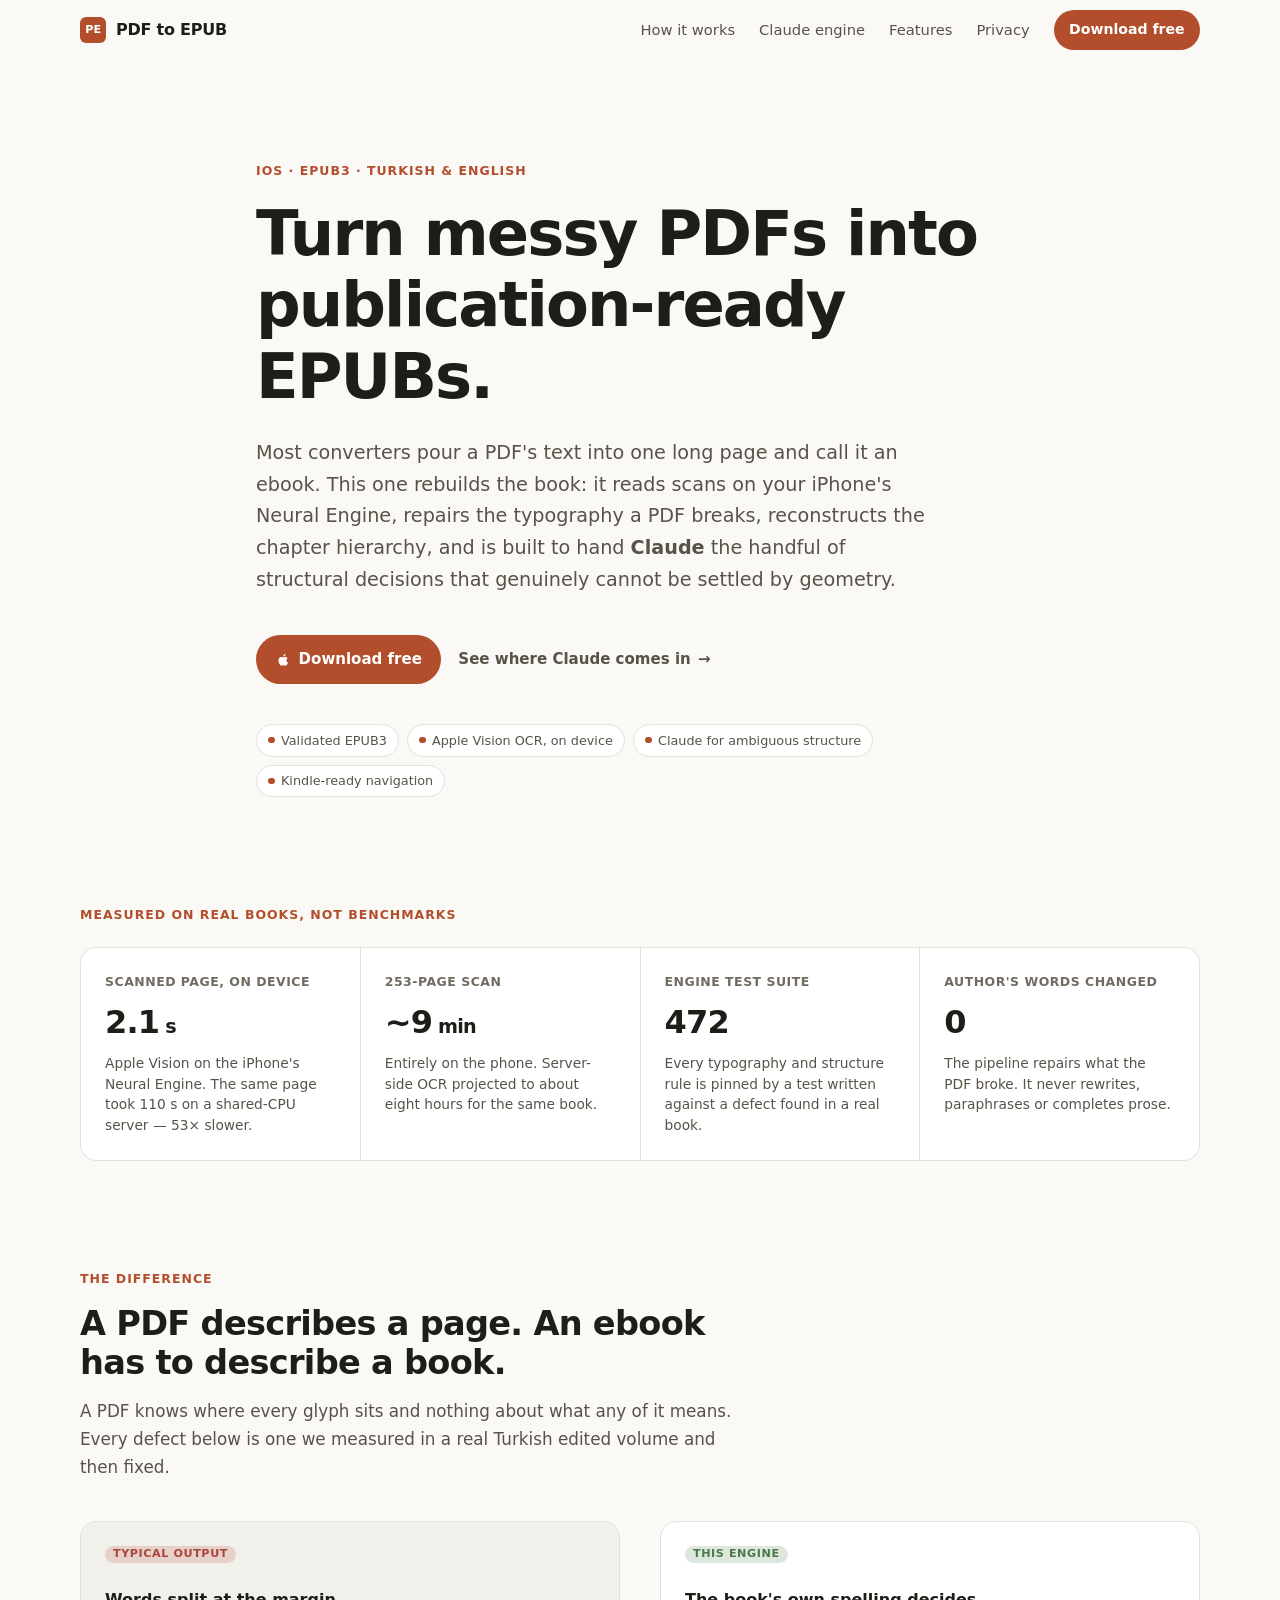
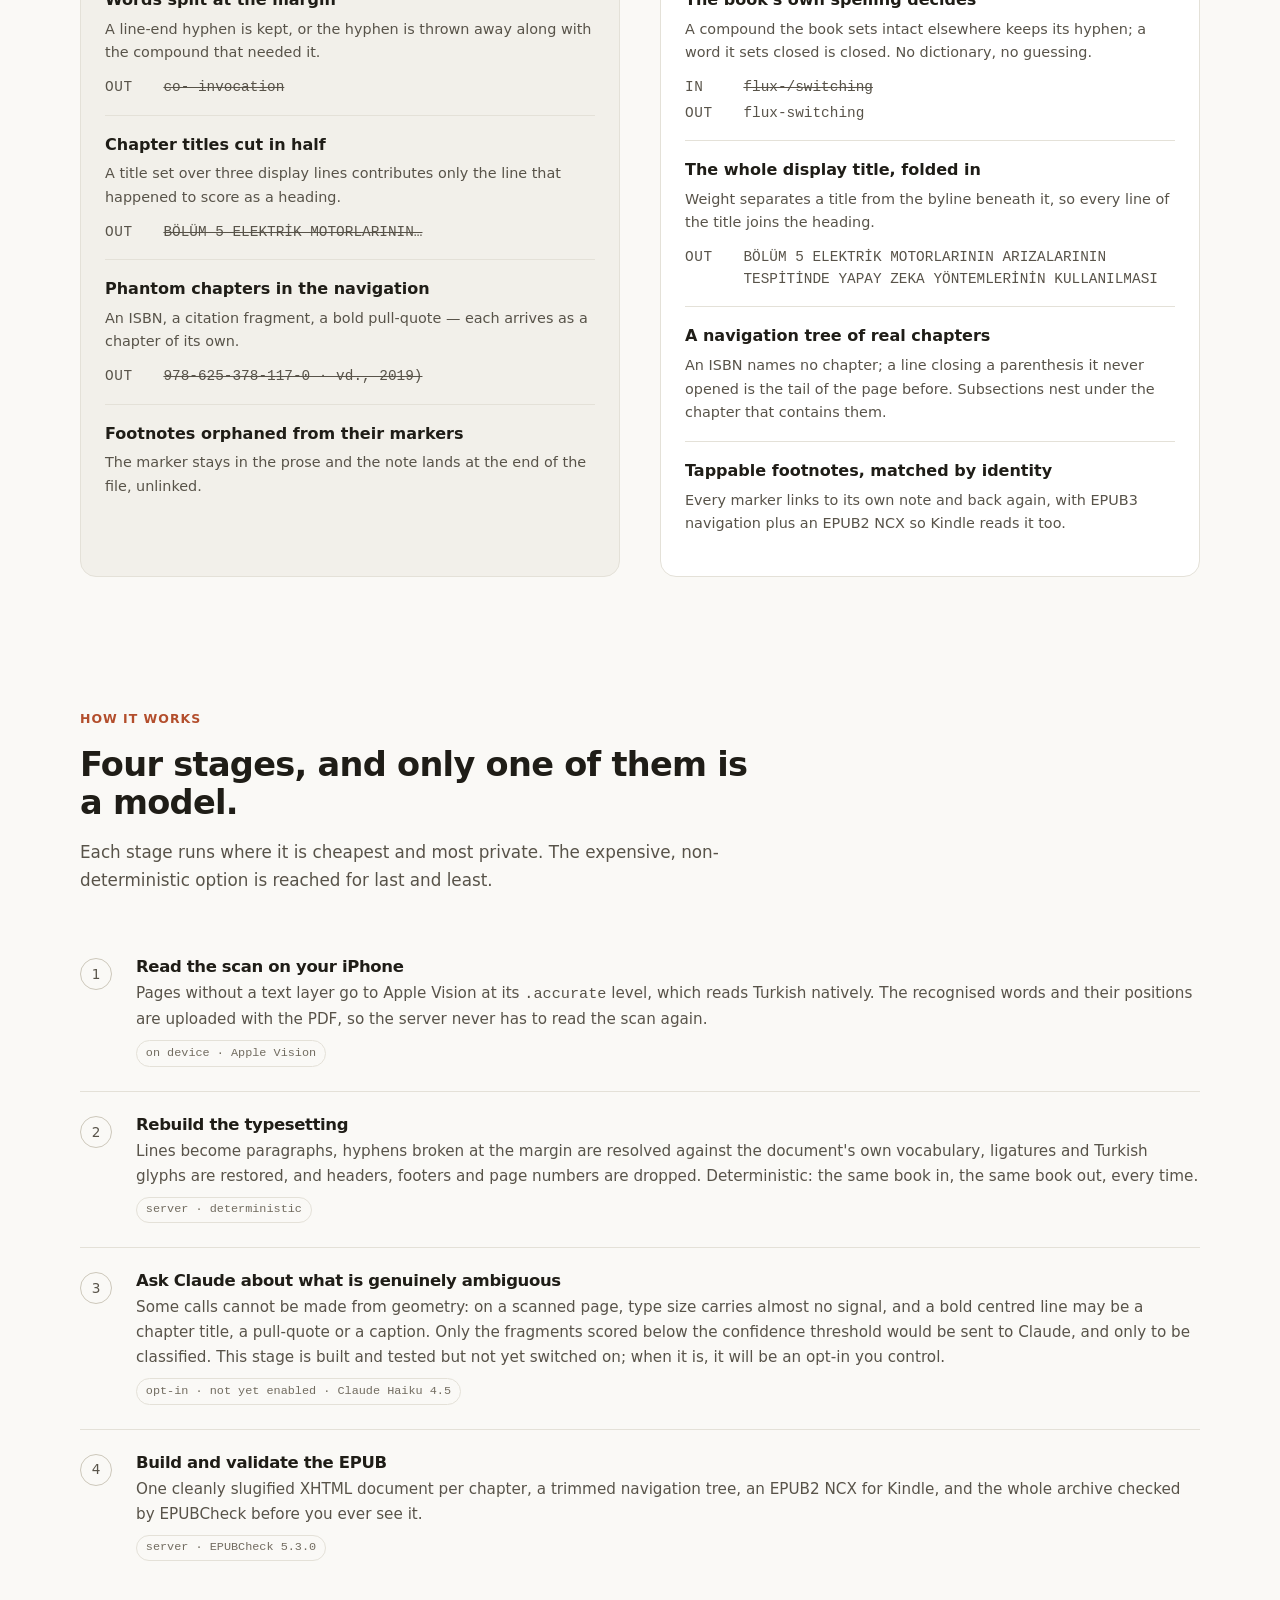
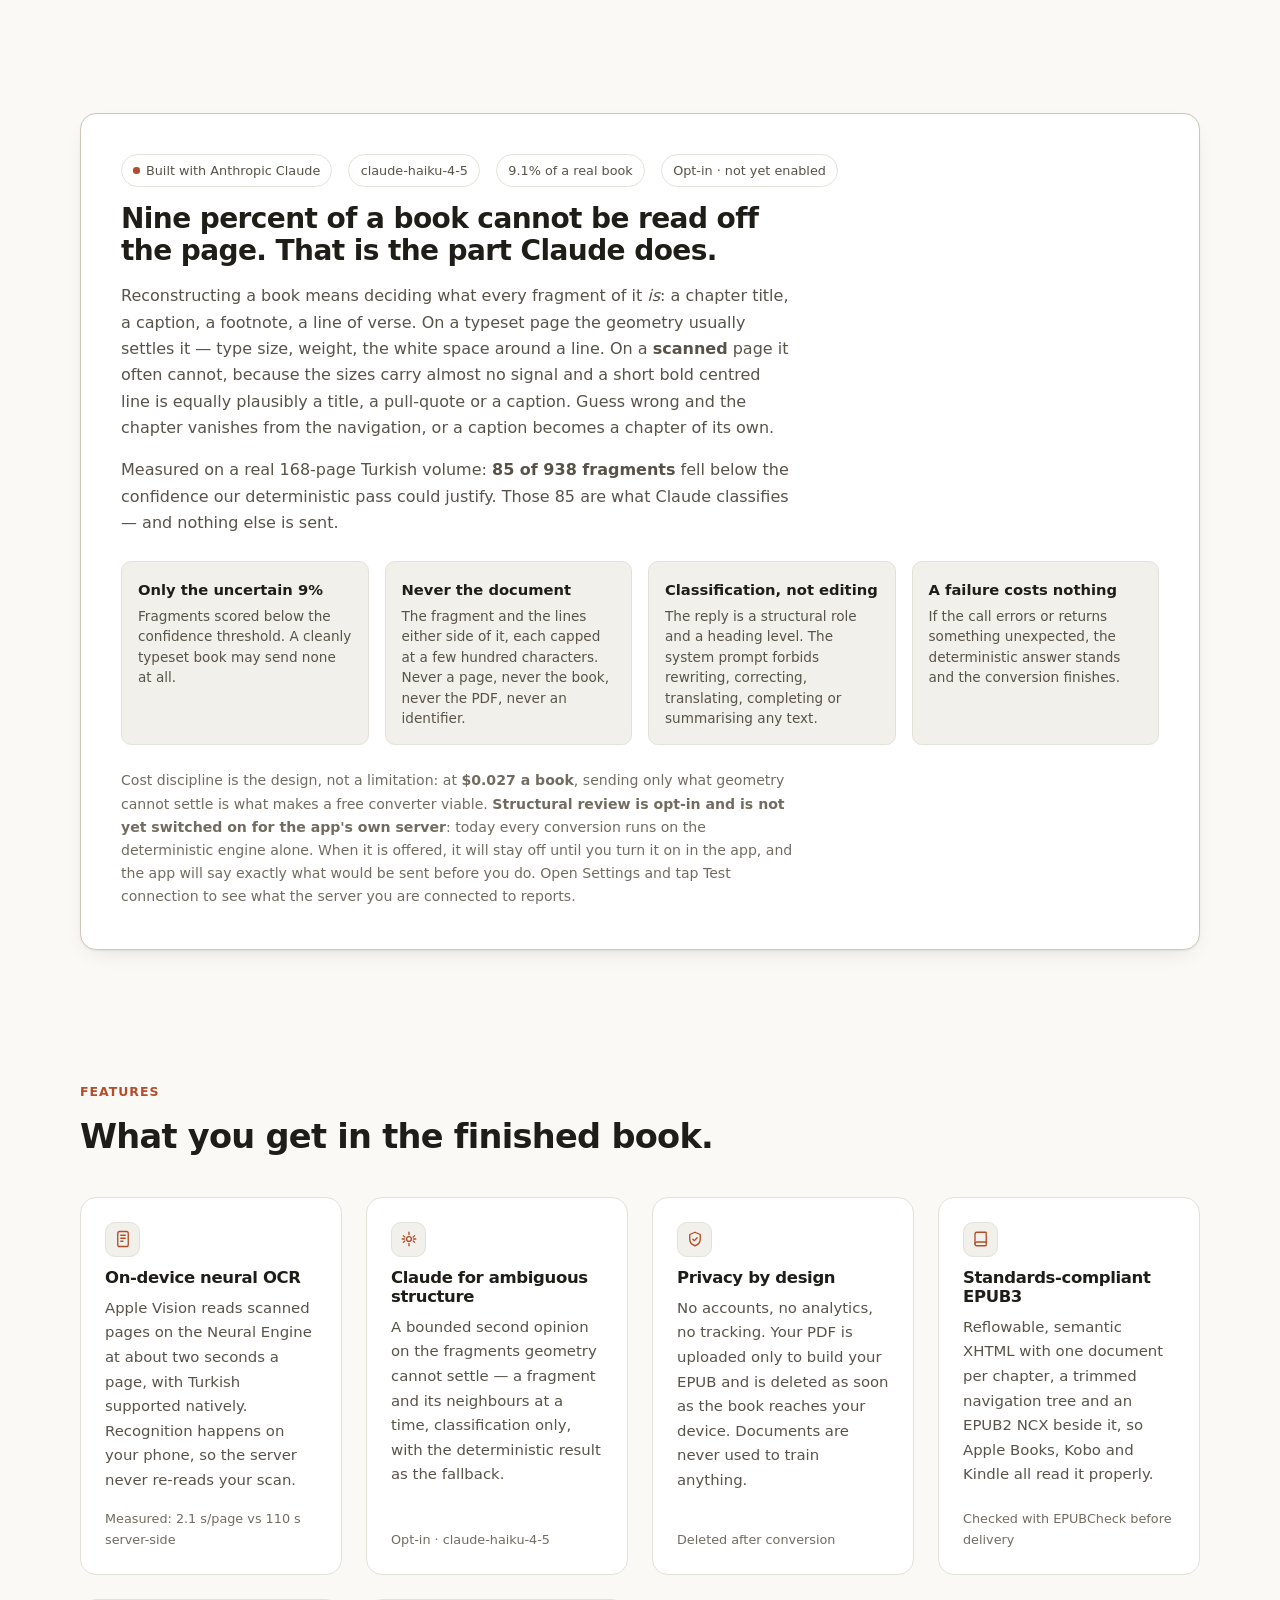
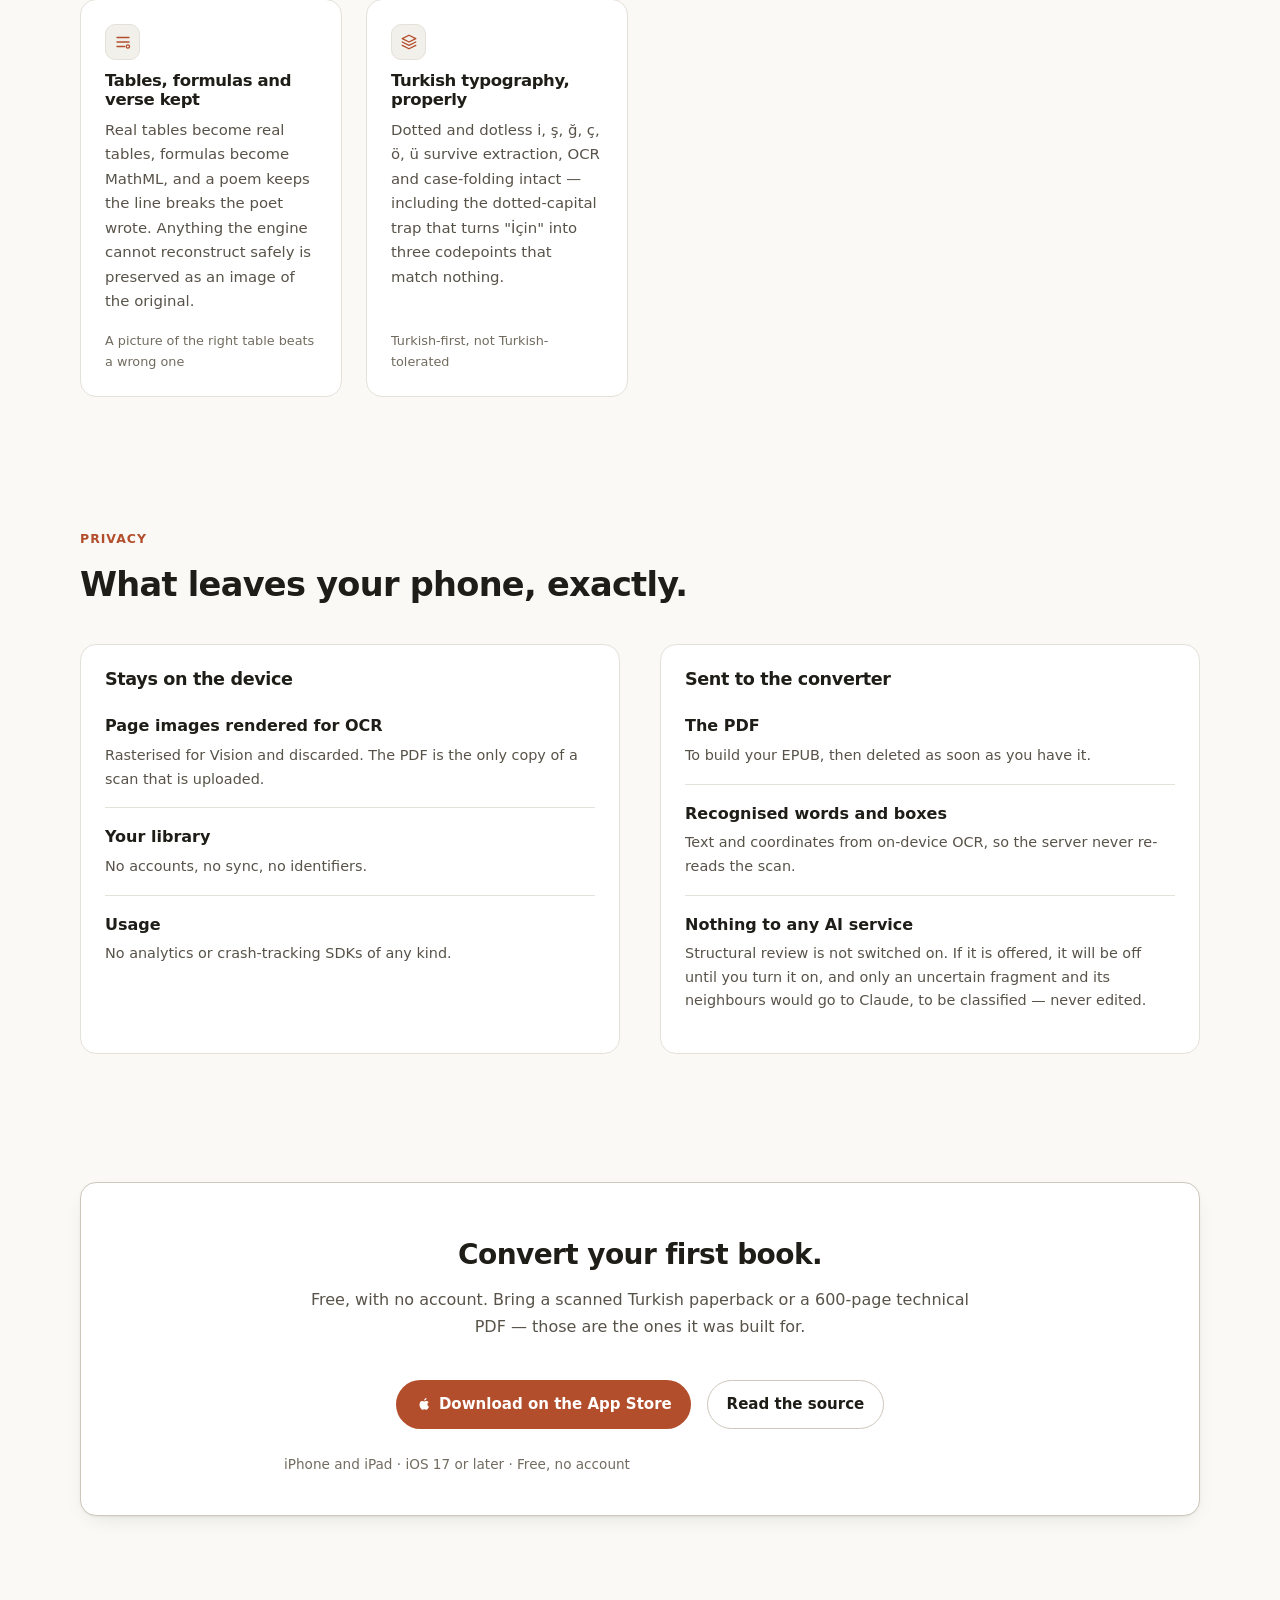
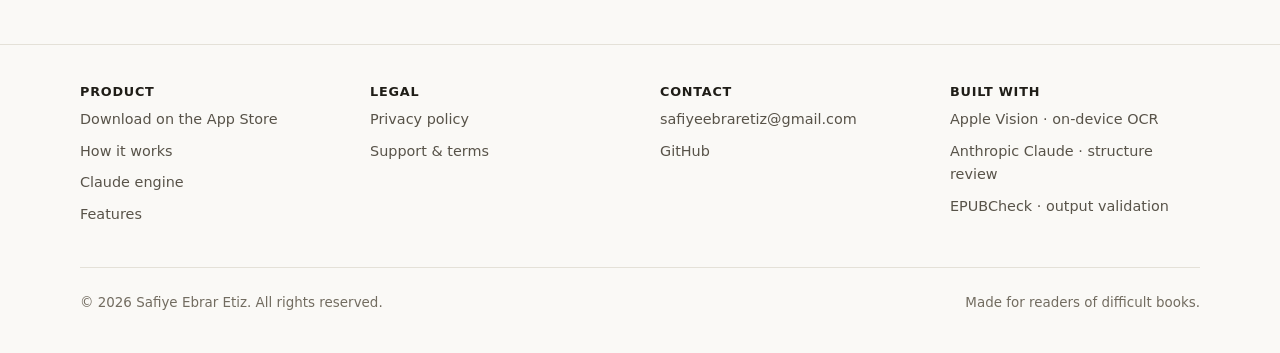
==== commit 742675ce: "Check 1.0.1 on a Mac, make the preview readable, and stop describing AI the app does not use The two" ====
--- a/landing/index.html
+++ b/landing/index.html
@@ -67,8 +67,9 @@
         Most converters pour a PDF's text into one long page and call it an
         ebook. This one rebuilds the book: it reads scans on your iPhone's
         Neural Engine, repairs the typography a PDF breaks, reconstructs the
-        chapter hierarchy, and calls on <strong>Claude</strong> for the handful
-        of structural decisions that genuinely cannot be settled by geometry.
+        chapter hierarchy, and is built to hand <strong>Claude</strong> the
+        handful of structural decisions that genuinely cannot be settled by
+        geometry.
       </p>
 
       <div class="hero__actions">
@@ -261,10 +262,11 @@
               Some calls cannot be made from geometry: on a scanned page, type
               size carries almost no signal, and a bold centred line may be a
               chapter title, a pull-quote or a caption. Only the fragments
-              scored below the confidence threshold are sent to Claude, and
-              only to be classified.
+              scored below the confidence threshold would be sent to Claude,
+              and only to be classified. This stage is built and tested but not
+              yet switched on; when it is, it will be an opt-in you control.
             </p>
-            <span class="steps__where">optional · Claude Haiku 4.5</span>
+            <span class="steps__where">opt-in · not yet enabled · Claude Haiku 4.5</span>
           </div>
         </li>
         <li>
@@ -294,6 +296,7 @@
           </span>
           <span class="badge">claude-haiku-4-5</span>
           <span class="badge">9.1% of a real book</span>
+          <span class="badge">Opt-in &middot; not yet enabled</span>
         </div>
 
         <h2 id="claude-head">
@@ -347,10 +350,13 @@
         <p style="margin-top:var(--space-lg);color:var(--ink-faint);font-size:0.88rem">
           Cost discipline is the design, not a limitation: at
           <strong>$0.027 a book</strong>, sending only what geometry cannot
-          settle is what makes a free converter viable. The app always reports
-          which provider the server is using — open Settings and tap Test
-          connection — and if you run the server yourself, structural review is
-          off until you configure it and needs no API key at all.
+          settle is what makes a free converter viable.
+          <strong>Structural review is opt-in and is not yet switched on for
+          the app's own server</strong>: today every conversion runs on the
+          deterministic engine alone. When it is offered, it will stay off
+          until you turn it on in the app, and the app will say exactly what
+          would be sent before you do. Open Settings and tap Test connection
+          to see what the server you are connected to reports.
         </p>
       </div>
     </div>
@@ -467,7 +473,7 @@
           <ul class="defects">
             <li><b>The PDF</b><span>To build your EPUB, then deleted as soon as you have it.</span></li>
             <li><b>Recognised words and boxes</b><span>Text and coordinates from on-device OCR, so the server never re-reads the scan.</span></li>
-            <li><b>Ambiguous fragments, if you enable review</b><span>The uncertain fragment and its immediate neighbours, to Claude, to be classified — not edited.</span></li>
+            <li><b>Nothing to any AI service</b><span>Structural review is not switched on. If it is offered, it will be off until you turn it on, and only an uncertain fragment and its neighbours would go to Claude, to be classified — never edited.</span></li>
           </ul>
         </article>
       </div>
